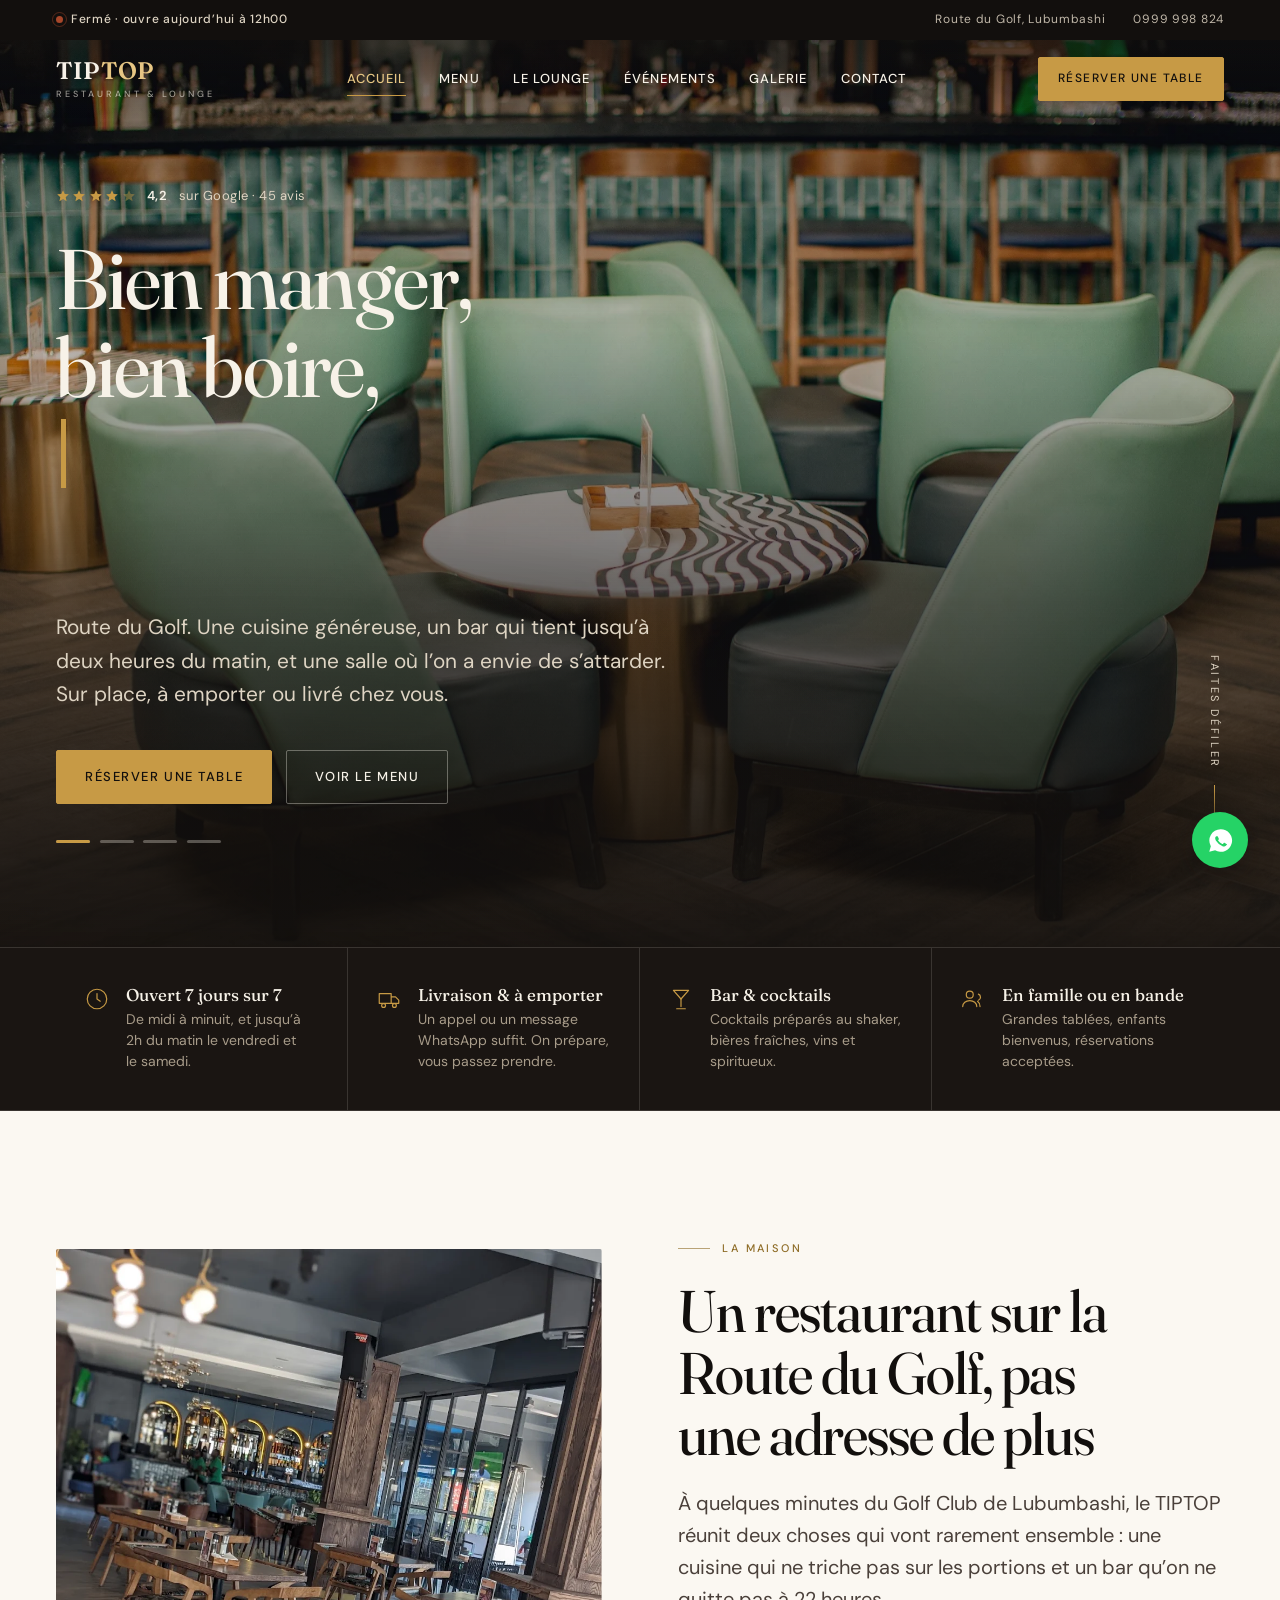
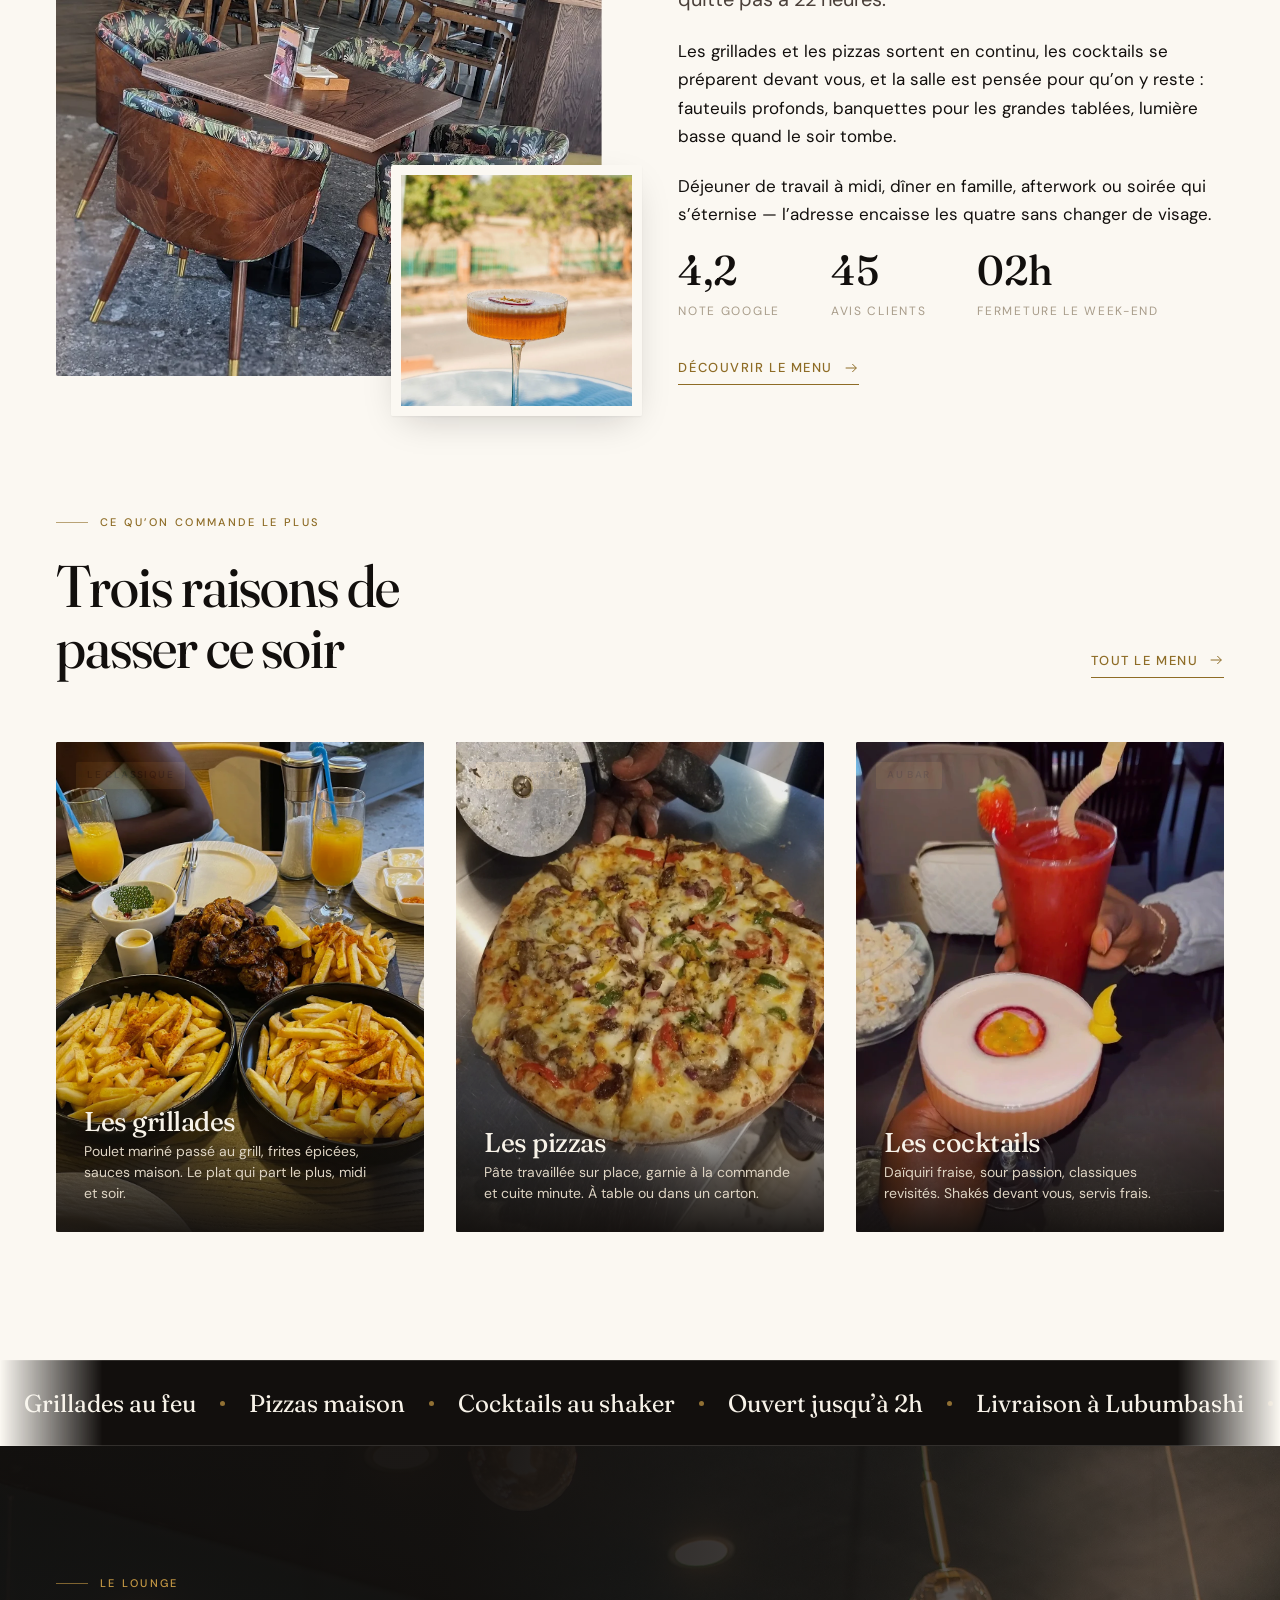
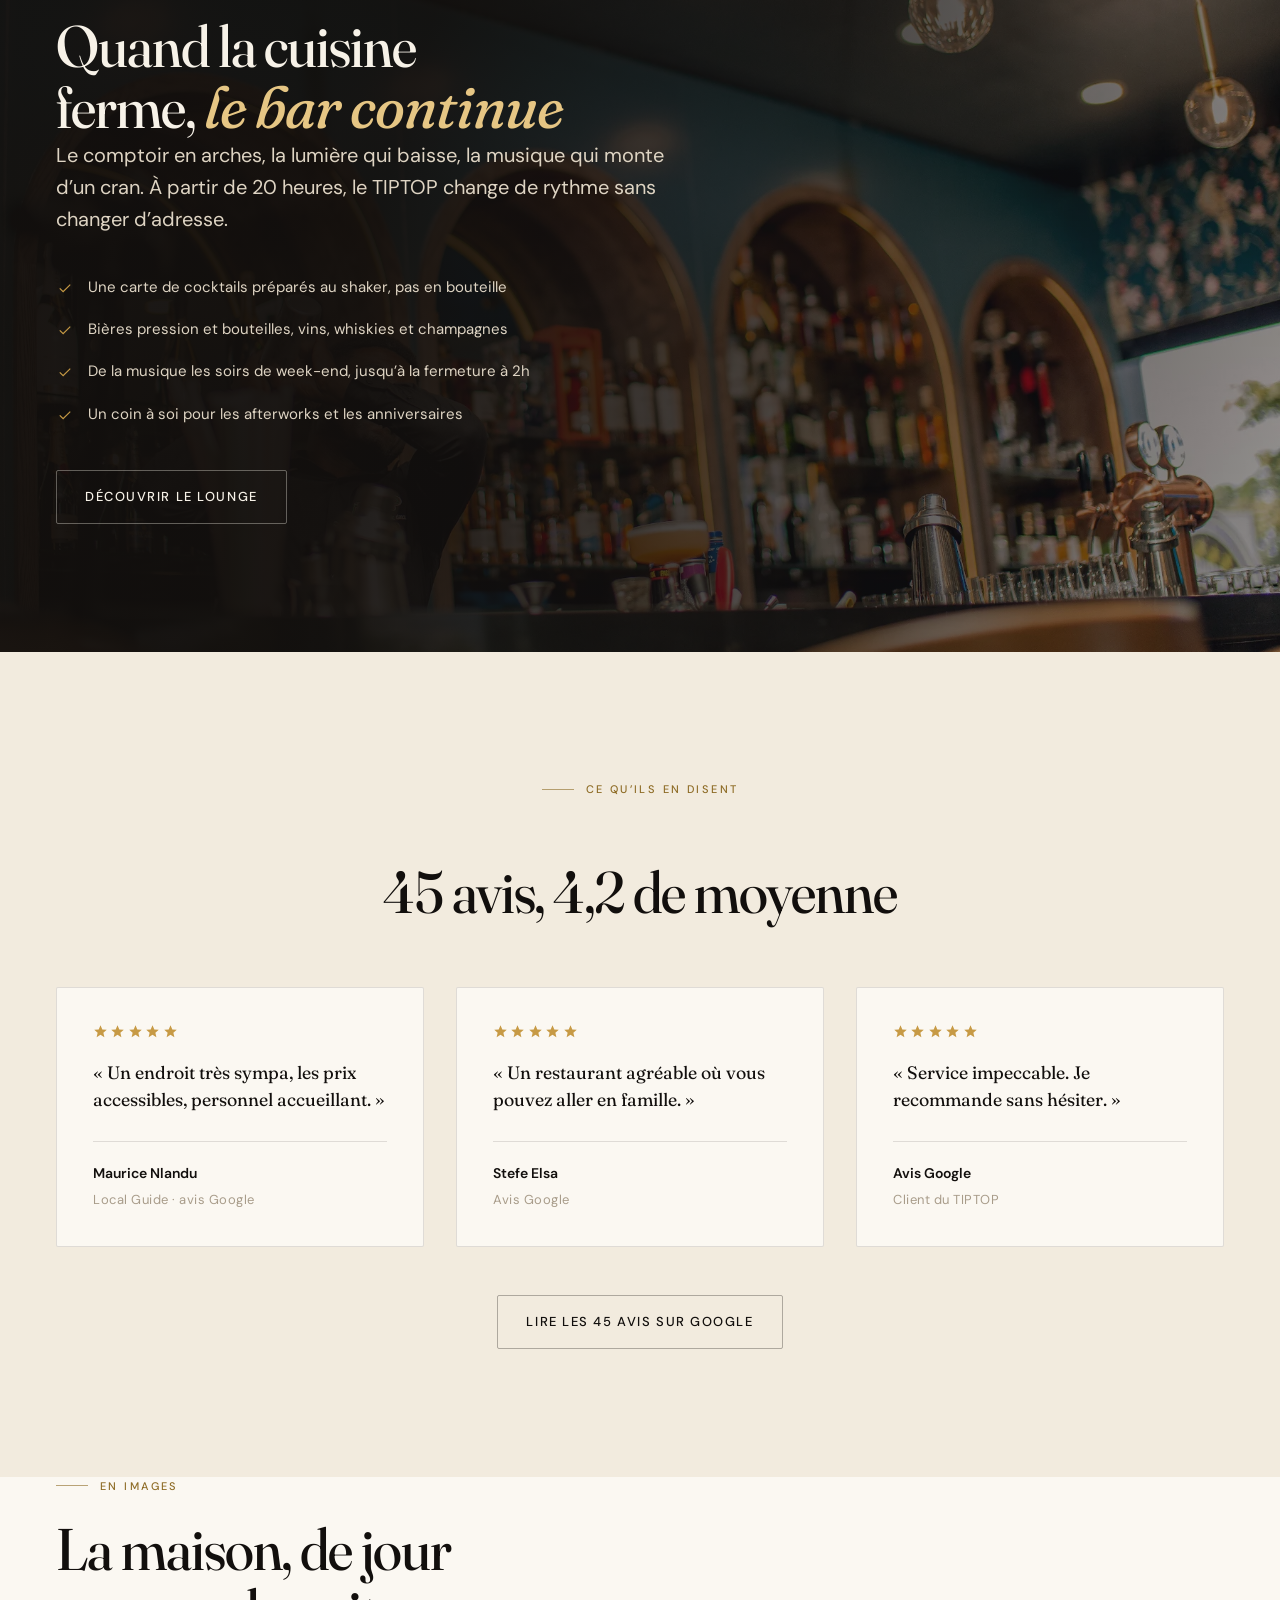
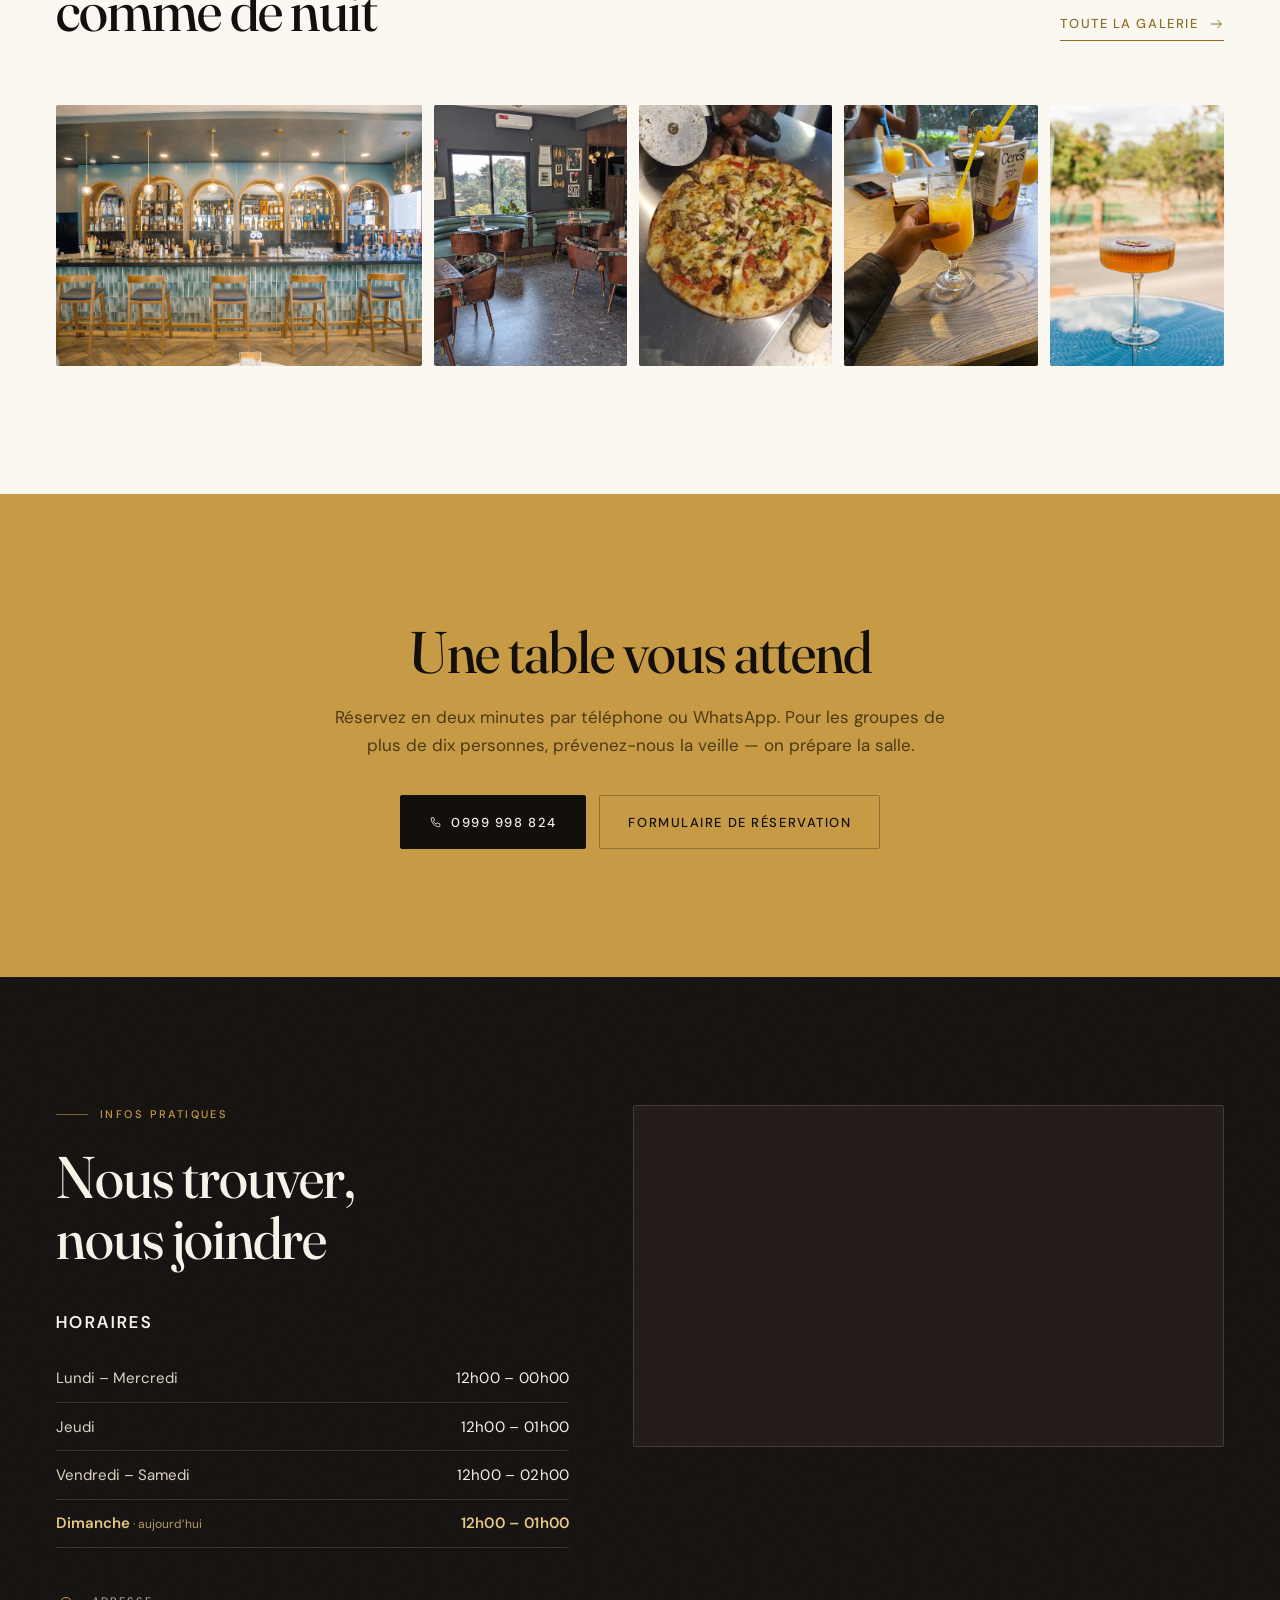
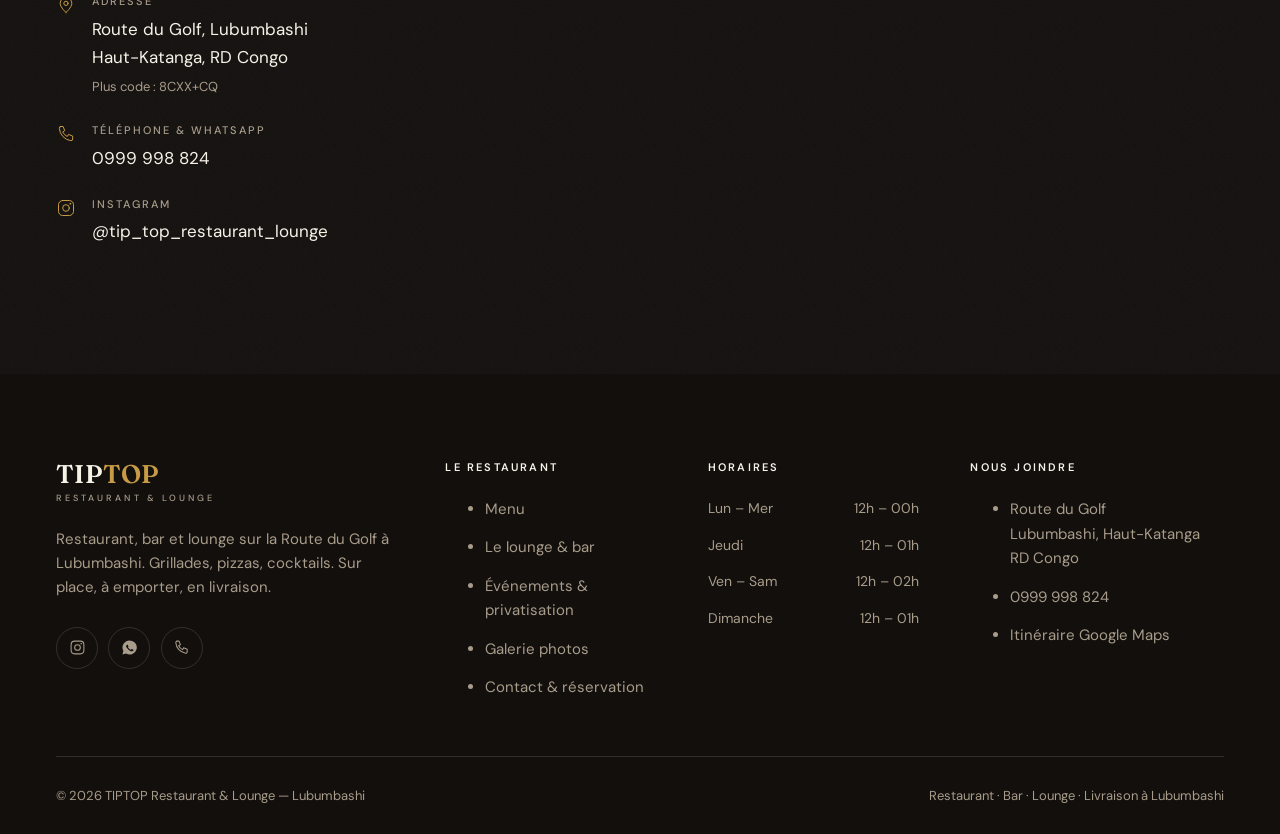
==== index.html @ ab0c1795 "Site de démonstration TIPTOP Restaurant & Lounge Proposition commerciale pour le restaurant TIPTOP, " ====
<!DOCTYPE html>
<html lang="fr">
<head>
<!-- COPIE DE DEMONSTRATION : indexation desactivee. Voir robots.txt. -->
<meta charset="utf-8">
<meta name="viewport" content="width=device-width,initial-scale=1">
<title>TIPTOP Restaurant &amp; Lounge — Restaurant à Lubumbashi, Route du Golf</title>
<meta name="description" content="Restaurant et lounge bar à Lubumbashi, Route du Golf. Grillades, pizzas maison et cocktails, 7j/7 de midi à minuit. Réservation au 0999 998 824.">
<link rel="canonical" href="https://www.tiptoplubumbashi.cd/">
<meta name="robots" content="noindex,nofollow">
<meta name="geo.region" content="CD-HK">
<meta name="geo.placename" content="Lubumbashi">
<meta name="geo.position" content="-11.651495;27.4494089">
<meta name="ICBM" content="-11.651495, 27.4494089">
<meta name="theme-color" content="#120F0D">

<meta property="og:type" content="restaurant">
<meta property="og:locale" content="fr_CD">
<meta property="og:site_name" content="TIPTOP Restaurant &amp; Lounge">
<meta property="og:title" content="TIPTOP Restaurant &amp; Lounge — Restaurant à Lubumbashi">
<meta property="og:description" content="Grillades, pizzas maison et cocktails sur la Route du Golf. Ouvert 7j/7 jusqu’à minuit, 2h le week-end.">
<meta property="og:url" content="https://www.tiptoplubumbashi.cd/">
<meta property="og:image" content="https://www.tiptoplubumbashi.cd/assets/img/salle-restaurant-tiptop-lounge-lubumbashi.jpg">
<meta property="og:image:alt" content="La salle du TIPTOP Restaurant &amp; Lounge à Lubumbashi">
<meta name="twitter:card" content="summary_large_image">

<link rel="icon" href="assets/img/favicon.svg" type="image/svg+xml">
<link rel="apple-touch-icon" href="assets/img/favicon.svg">
<link rel="preconnect" href="https://fonts.googleapis.com">
<link rel="preconnect" href="https://fonts.gstatic.com" crossorigin>
<link rel="preload" as="image" href="assets/img/salle-restaurant-tiptop-lounge-lubumbashi.webp" fetchpriority="high">
<link href="https://fonts.googleapis.com/css2?family=DM+Sans:ital,opsz,wght@0,9..40,300..700;1,9..40,400&family=Fraunces:ital,opsz,wght,SOFT,WONK@0,9..144,300..700,0..100,0..1;1,9..144,300..700,0..100,0..1&display=swap" rel="stylesheet">
<link rel="stylesheet" href="assets/css/style.css">

<script type="application/ld+json">
{
  "@context": "https://schema.org",
  "@graph": [
    {
      "@type": ["Restaurant", "BarOrPub"],
      "@id": "https://www.tiptoplubumbashi.cd/#restaurant",
      "name": "TIPTOP Restaurant & Lounge",
      "alternateName": "Tip Top Lubumbashi",
      "url": "https://www.tiptoplubumbashi.cd/",
      "image": [
        "https://www.tiptoplubumbashi.cd/assets/img/salle-restaurant-tiptop-lounge-lubumbashi.jpg",
        "https://www.tiptoplubumbashi.cd/assets/img/bar-cocktails-tiptop-lubumbashi.jpg",
        "https://www.tiptoplubumbashi.cd/assets/img/grillades-poulet-frites-restaurant-lubumbashi.jpg"
      ],
      "description": "Restaurant et lounge bar à Lubumbashi, sur la Route du Golf. Grillades, pizzas maison, burgers, poissons et cocktails. Service en salle, à emporter et livraison.",
      "telephone": "+243999998824",
      "priceRange": "$$",
      "currenciesAccepted": "USD, CDF",
      "servesCuisine": ["Congolaise", "Grillades", "Pizza", "Internationale"],
      "address": {
        "@type": "PostalAddress",
        "streetAddress": "Route du Golf",
        "addressLocality": "Lubumbashi",
        "addressRegion": "Haut-Katanga",
        "addressCountry": "CD"
      },
      "geo": { "@type": "GeoCoordinates", "latitude": -11.651495, "longitude": 27.4494089 },
      "hasMap": "https://www.google.com/maps/place/TIPTOP+Restaurant+%26+Lounge/@-11.651495,27.4494089,17z",
      "sameAs": ["https://www.instagram.com/tip_top_restaurant_lounge"],
      "menu": "https://www.tiptoplubumbashi.cd/carte.html",
      "acceptsReservations": "https://www.tiptoplubumbashi.cd/contact.html",
      "aggregateRating": {
        "@type": "AggregateRating",
        "ratingValue": "4.2",
        "reviewCount": "45",
        "bestRating": "5",
        "worstRating": "1"
      },
      "openingHoursSpecification": [
        { "@type": "OpeningHoursSpecification", "dayOfWeek": ["Monday","Tuesday","Wednesday"], "opens": "12:00", "closes": "00:00" },
        { "@type": "OpeningHoursSpecification", "dayOfWeek": ["Thursday","Sunday"], "opens": "12:00", "closes": "01:00" },
        { "@type": "OpeningHoursSpecification", "dayOfWeek": ["Friday","Saturday"], "opens": "12:00", "closes": "02:00" }
      ],
      "amenityFeature": [
        { "@type": "LocationFeatureSpecification", "name": "Bar sur place", "value": true },
        { "@type": "LocationFeatureSpecification", "name": "Service à table", "value": true },
        { "@type": "LocationFeatureSpecification", "name": "Convient aux enfants", "value": true },
        { "@type": "LocationFeatureSpecification", "name": "Réservations acceptées", "value": true }
      ],
      "areaServed": { "@type": "City", "name": "Lubumbashi" }
    },
    {
      "@type": "WebSite",
      "@id": "https://www.tiptoplubumbashi.cd/#site",
      "url": "https://www.tiptoplubumbashi.cd/",
      "name": "TIPTOP Restaurant & Lounge",
      "inLanguage": "fr",
      "publisher": { "@id": "https://www.tiptoplubumbashi.cd/#restaurant" }
    }
  ]
}
</script>
</head>
<body>

<a href="#principal" class="sr">Aller au contenu</a>

<!-- Bandeau -->
<div class="annonce">
  <div class="enveloppe annonce__in">
    <span class="annonce__etat" data-etat>
      <span class="pastille"></span>
      <span data-etat-texte>Ouvert aujourd’hui</span>
    </span>
    <span class="annonce__liens">
      <a href="https://maps.app.goo.gl/">Route du Golf, Lubumbashi</a>
      <a href="tel:+243999998824" class="annonce__tel">0999 998 824</a>
    </span>
  </div>
</div>

<!-- En-tête -->
<header class="entete">
  <div class="enveloppe entete__in">
    <a href="index.html" class="marque" aria-label="TIPTOP Restaurant et Lounge, accueil">
      <span class="marque__nom">TIP<span>TOP</span></span>
      <span class="marque__sous">Restaurant &amp; Lounge</span>
    </a>

    <nav class="nav" id="menu-principal" aria-label="Navigation principale">
      <a href="index.html" aria-current="page">Accueil</a>
      <a href="carte.html">Menu</a>
      <a href="lounge.html">Le lounge</a>
      <a href="evenements.html">Événements</a>
      <a href="galerie.html">Galerie</a>
      <a href="contact.html">Contact</a>
      <a href="contact.html#reserver" class="btn btn--or btn--petit">Réserver</a>
    </nav>

    <div class="entete__actions">
      <a href="contact.html#reserver" class="btn btn--or btn--petit">Réserver une table</a>
      <button class="burger" aria-label="Ouvrir le menu" aria-expanded="false" aria-controls="menu-principal"><span></span></button>
    </div>
  </div>
</header>
<div class="voile" hidden></div>

<main id="principal">

  <!-- Héros -->
  <section class="heros">
    <div class="heros__media" data-carrousel>
      <figure class="heros__vue est-active">
        <img src="assets/img/salle-restaurant-tiptop-lounge-lubumbashi.webp"
             alt="Fauteuils vert d’eau et tables en laiton dans la salle du TIPTOP Restaurant &amp; Lounge à Lubumbashi"
             width="1800" height="1200" fetchpriority="high">
      </figure>
      <figure class="heros__vue">
        <img data-src="assets/img/bar-cocktails-tiptop-lubumbashi.webp"
             alt="Barman du TIPTOP préparant un cocktail derrière le comptoir en arches"
             width="1800" height="1200" fetchpriority="low">
      </figure>
      <figure class="heros__vue">
        <img data-src="assets/img/grillades-poulet-frites-restaurant-lubumbashi.webp"
             alt="Table garnie de grillades, de frites et de sauces au TIPTOP Lubumbashi"
             width="1800" height="1350" fetchpriority="low">
      </figure>
      <figure class="heros__vue">
        <img data-src="assets/img/comptoir-bar-tiptop-restaurant-lubumbashi.webp"
             alt="Le comptoir du bar TIPTOP et ses niches éclairées, Route du Golf à Lubumbashi"
             width="1800" height="1200" fetchpriority="low">
      </figure>
    </div>
    <div class="enveloppe heros__in">
      <div class="heros__contenu">
        <p class="note">
          <span class="note__etoiles" aria-hidden="true">
            <svg viewBox="0 0 24 24" fill="currentColor"><path d="m12 17.3-6.2 3.7 1.6-7L2 9.2l7.1-.6L12 2l2.9 6.6 7.1.6-5.4 4.8 1.6 7z"/></svg>
            <svg viewBox="0 0 24 24" fill="currentColor"><path d="m12 17.3-6.2 3.7 1.6-7L2 9.2l7.1-.6L12 2l2.9 6.6 7.1.6-5.4 4.8 1.6 7z"/></svg>
            <svg viewBox="0 0 24 24" fill="currentColor"><path d="m12 17.3-6.2 3.7 1.6-7L2 9.2l7.1-.6L12 2l2.9 6.6 7.1.6-5.4 4.8 1.6 7z"/></svg>
            <svg viewBox="0 0 24 24" fill="currentColor"><path d="m12 17.3-6.2 3.7 1.6-7L2 9.2l7.1-.6L12 2l2.9 6.6 7.1.6-5.4 4.8 1.6 7z"/></svg>
            <svg viewBox="0 0 24 24" fill="currentColor" opacity=".45"><path d="m12 17.3-6.2 3.7 1.6-7L2 9.2l7.1-.6L12 2l2.9 6.6 7.1.6-5.4 4.8 1.6 7z"/></svg>
          </span>
          <strong>4,2</strong> sur Google · 45 avis
        </p>

        <h1>Bien manger, bien boire,<span class="machine" data-machine="à Lubumbashi.|sur la Route du Golf.|jusqu’à 2h du matin.|entre amis."></span></h1>

        <p class="heros__chapeau">
          Route du Golf. Une cuisine généreuse, un bar qui tient jusqu’à deux heures
          du matin, et une salle où l’on a envie de s’attarder. Sur place, à emporter
          ou livré chez vous.
        </p>

        <div class="heros__ctas">
          <a href="contact.html#reserver" class="btn btn--or">Réserver une table</a>
          <a href="carte.html" class="btn btn--fantome-clair">Voir le menu</a>
        </div>

        <div class="heros__points" role="tablist" aria-label="Photos du restaurant"></div>
      </div>
    </div>
    <span class="heros__defile" aria-hidden="true">Faites défiler</span>
  </section>

  <!-- Atouts -->
  <section class="atouts" aria-label="Nos services">
    <div class="enveloppe">
      <div class="atouts__grille">
        <div class="atout">
          <svg viewBox="0 0 24 24" fill="none" stroke="currentColor" stroke-linecap="round" stroke-linejoin="round"><circle cx="12" cy="12" r="9"/><path d="M12 7v5l3 2"/></svg>
          <div>
            <h4>Ouvert 7 jours sur 7</h4>
            <p>De midi à minuit, et jusqu’à 2h du matin le vendredi et le samedi.</p>
          </div>
        </div>
        <div class="atout">
          <svg viewBox="0 0 24 24" fill="none" stroke="currentColor" stroke-linecap="round" stroke-linejoin="round"><path d="M3 7h11v9H3zM14 10h4l3 3v3h-7z"/><circle cx="7" cy="18" r="1.8"/><circle cx="17" cy="18" r="1.8"/></svg>
          <div>
            <h4>Livraison &amp; à emporter</h4>
            <p>Un appel ou un message WhatsApp suffit. On prépare, vous passez prendre.</p>
          </div>
        </div>
        <div class="atout">
          <svg viewBox="0 0 24 24" fill="none" stroke="currentColor" stroke-linecap="round" stroke-linejoin="round"><path d="M5 4h14l-7 8z"/><path d="M12 12v7M8 21h8"/></svg>
          <div>
            <h4>Bar &amp; cocktails</h4>
            <p>Cocktails préparés au shaker, bières fraîches, vins et spiritueux.</p>
          </div>
        </div>
        <div class="atout">
          <svg viewBox="0 0 24 24" fill="none" stroke="currentColor" stroke-linecap="round" stroke-linejoin="round"><circle cx="9" cy="8" r="3.2"/><path d="M2.5 19c0-3.3 2.9-5.5 6.5-5.5s6.5 2.2 6.5 5.5"/><path d="M17 7.5a3 3 0 0 1 0 5.6M18.5 19c0-2.3-.9-3.9-2.3-4.9"/></svg>
          <div>
            <h4>En famille ou en bande</h4>
            <p>Grandes tablées, enfants bienvenus, réservations acceptées.</p>
          </div>
        </div>
      </div>
    </div>
  </section>

  <!-- Présentation -->
  <section class="section">
    <div class="enveloppe presentation__grille">
      <div class="presentation__media reveal">
        <div class="cadre devoile">
          <img src="assets/img/salle-tiptop-route-du-golf-lubumbashi.webp"
               alt="Salle du restaurant TIPTOP sur la Route du Golf à Lubumbashi, tables en bois et bar en arrière-plan"
               width="1012" height="1350" loading="lazy">
        </div>
        <div class="vignette">
          <img src="assets/img/cocktail-signature-passion-tiptop-lubumbashi.webp"
               alt="Cocktail aux fruits de la passion servi au bar du TIPTOP"
               width="900" height="1350" loading="lazy">
        </div>
      </div>

      <div class="presentation__texte reveal" data-delai="1">
        <p class="surtitre">La maison</p>
        <h2>Un restaurant sur la Route&nbsp;du&nbsp;Golf, pas une adresse de plus</h2>
        <p class="chapeau">
          À quelques minutes du Golf Club de Lubumbashi, le TIPTOP réunit deux choses
          qui vont rarement ensemble&nbsp;: une cuisine qui ne triche pas sur les portions
          et un bar qu’on ne quitte pas à 22&nbsp;heures.
        </p>
        <p>
          Les grillades et les pizzas sortent en continu, les cocktails se préparent
          devant vous, et la salle est pensée pour qu’on y reste&nbsp;: fauteuils profonds,
          banquettes pour les grandes tablées, lumière basse quand le soir tombe.
        </p>
        <p>
          Déjeuner de travail à midi, dîner en famille, afterwork ou soirée qui s’éternise
          — l’adresse encaisse les quatre sans changer de visage.
        </p>

        <div class="chiffres">
          <div class="chiffre"><strong data-compteur="4,2">4,2</strong><span>Note Google</span></div>
          <div class="chiffre"><strong data-compteur="45">45</strong><span>Avis clients</span></div>
          <div class="chiffre"><strong data-compteur="2" data-suffixe="h">02h</strong><span>Fermeture le week-end</span></div>
        </div>

        <a href="carte.html" class="lien-fleche">
          Découvrir le menu
          <svg viewBox="0 0 24 24" fill="none" stroke="currentColor" stroke-width="1.5" width="16" height="16"><path d="M4 12h16m-6-6 6 6-6 6"/></svg>
        </a>
      </div>
    </div>
  </section>

  <!-- Spécialités -->
  <section class="section" style="padding-top:0">
    <div class="enveloppe">
      <div class="tete reveal">
        <div class="tete__gauche">
          <p class="surtitre">Ce qu’on commande le plus</p>
          <h2>Trois raisons de passer ce soir</h2>
        </div>
        <a href="carte.html" class="lien-fleche">
          Tout le menu
          <svg viewBox="0 0 24 24" fill="none" stroke="currentColor" stroke-width="1.5" width="16" height="16"><path d="M4 12h16m-6-6 6 6-6 6"/></svg>
        </a>
      </div>

      <div class="plats cascade">
        <a href="carte.html#grillades" class="plat">
          <span class="plat__etiq">Le classique</span>
          <img src="assets/img/grillades-poulet-frites-restaurant-lubumbashi.webp"
               alt="Ailes de poulet grillées, frites épicées et sauces maison servies au TIPTOP à Lubumbashi"
               width="1800" height="1350" loading="lazy">
          <div class="plat__texte">
            <h3>Les grillades</h3>
            <p>Poulet mariné passé au grill, frites épicées, sauces maison. Le plat qui part le plus, midi et soir.</p>
          </div>
        </a>

        <a href="carte.html#pizzas" class="plat" data-delai="1">
          <span class="plat__etiq">Fait maison</span>
          <img src="assets/img/pizza-maison-tiptop-lubumbashi.webp"
               alt="Pizza garnie préparée à la commande au restaurant TIPTOP Lubumbashi"
               width="1012" height="1350" loading="lazy">
          <div class="plat__texte">
            <h3>Les pizzas</h3>
            <p>Pâte travaillée sur place, garnie à la commande et cuite minute. À table ou dans un carton.</p>
          </div>
        </a>

        <a href="lounge.html" class="plat" data-delai="2">
          <span class="plat__etiq">Au bar</span>
          <img src="assets/img/cocktails-tiptop-lounge-lubumbashi.webp"
               alt="Cocktails fraise et fruit de la passion servis au lounge du TIPTOP Lubumbashi"
               width="720" height="1280" loading="lazy">
          <div class="plat__texte">
            <h3>Les cocktails</h3>
            <p>Daïquiri fraise, sour passion, classiques revisités. Shakés devant vous, servis frais.</p>
          </div>
        </a>
      </div>
    </div>
  </section>

  <!-- Bandeau défilant -->
  <div class="ruban" aria-hidden="true">
    <div class="ruban__piste">
      <div class="ruban__groupe">
        <span>Grillades au feu</span><i></i>
        <span>Pizzas maison</span><i></i>
        <span>Cocktails au shaker</span><i></i>
        <span>Ouvert jusqu’à 2h</span><i></i>
        <span>Livraison à Lubumbashi</span><i></i>
        <span>Route du Golf</span><i></i>
      </div>
      <div class="ruban__groupe">
        <span>Grillades au feu</span><i></i>
        <span>Pizzas maison</span><i></i>
        <span>Cocktails au shaker</span><i></i>
        <span>Ouvert jusqu’à 2h</span><i></i>
        <span>Livraison à Lubumbashi</span><i></i>
        <span>Route du Golf</span><i></i>
      </div>
    </div>
  </div>

  <!-- Lounge -->
  <section class="lounge section">
    <div class="lounge__media">
      <img src="assets/img/bar-cocktails-tiptop-lubumbashi.webp"
           alt="Barman préparant un cocktail derrière le comptoir en arches du TIPTOP Lounge à Lubumbashi"
           width="1800" height="1200" loading="lazy">
    </div>
    <div class="enveloppe">
      <div class="lounge__contenu reveal">
        <p class="surtitre surtitre--clair">Le lounge</p>
        <h2>Quand la cuisine ferme, <em>le bar continue</em></h2>
        <p class="chapeau">
          Le comptoir en arches, la lumière qui baisse, la musique qui monte d’un cran.
          À partir de 20&nbsp;heures, le TIPTOP change de rythme sans changer d’adresse.
        </p>
        <ul class="lounge__liste">
          <li>
            <svg viewBox="0 0 24 24" fill="none" stroke="currentColor" stroke-width="1.6"><path d="m5 12.5 4.5 4.5L19 7.5"/></svg>
            <span>Une carte de cocktails préparés au shaker, pas en bouteille</span>
          </li>
          <li>
            <svg viewBox="0 0 24 24" fill="none" stroke="currentColor" stroke-width="1.6"><path d="m5 12.5 4.5 4.5L19 7.5"/></svg>
            <span>Bières pression et bouteilles, vins, whiskies et champagnes</span>
          </li>
          <li>
            <svg viewBox="0 0 24 24" fill="none" stroke="currentColor" stroke-width="1.6"><path d="m5 12.5 4.5 4.5L19 7.5"/></svg>
            <span>De la musique les soirs de week-end, jusqu’à la fermeture à 2h</span>
          </li>
          <li>
            <svg viewBox="0 0 24 24" fill="none" stroke="currentColor" stroke-width="1.6"><path d="m5 12.5 4.5 4.5L19 7.5"/></svg>
            <span>Un coin à soi pour les afterworks et les anniversaires</span>
          </li>
        </ul>
        <a href="lounge.html" class="btn btn--fantome-clair">Découvrir le lounge</a>
      </div>
    </div>
  </section>

  <!-- Avis -->
  <section class="section avis">
    <div class="enveloppe">
      <div class="tete reveal" style="justify-content:center;text-align:center;flex-direction:column;align-items:center">
        <p class="surtitre surtitre--centre">Ce qu’ils en disent</p>
        <h2>45 avis, 4,2 de moyenne</h2>
      </div>

      <div class="avis__grille cascade">
        <figure class="carte-avis">
          <div class="carte-avis__etoiles" aria-label="5 étoiles sur 5">
            <svg viewBox="0 0 24 24" fill="currentColor"><path d="m12 17.3-6.2 3.7 1.6-7L2 9.2l7.1-.6L12 2l2.9 6.6 7.1.6-5.4 4.8 1.6 7z"/></svg>
            <svg viewBox="0 0 24 24" fill="currentColor"><path d="m12 17.3-6.2 3.7 1.6-7L2 9.2l7.1-.6L12 2l2.9 6.6 7.1.6-5.4 4.8 1.6 7z"/></svg>
            <svg viewBox="0 0 24 24" fill="currentColor"><path d="m12 17.3-6.2 3.7 1.6-7L2 9.2l7.1-.6L12 2l2.9 6.6 7.1.6-5.4 4.8 1.6 7z"/></svg>
            <svg viewBox="0 0 24 24" fill="currentColor"><path d="m12 17.3-6.2 3.7 1.6-7L2 9.2l7.1-.6L12 2l2.9 6.6 7.1.6-5.4 4.8 1.6 7z"/></svg>
            <svg viewBox="0 0 24 24" fill="currentColor"><path d="m12 17.3-6.2 3.7 1.6-7L2 9.2l7.1-.6L12 2l2.9 6.6 7.1.6-5.4 4.8 1.6 7z"/></svg>
          </div>
          <blockquote>« Un endroit très sympa, les prix accessibles, personnel accueillant. »</blockquote>
          <figcaption><strong>Maurice Nlandu</strong>Local Guide · avis Google</figcaption>
        </figure>

        <figure class="carte-avis" data-delai="1">
          <div class="carte-avis__etoiles" aria-label="5 étoiles sur 5">
            <svg viewBox="0 0 24 24" fill="currentColor"><path d="m12 17.3-6.2 3.7 1.6-7L2 9.2l7.1-.6L12 2l2.9 6.6 7.1.6-5.4 4.8 1.6 7z"/></svg>
            <svg viewBox="0 0 24 24" fill="currentColor"><path d="m12 17.3-6.2 3.7 1.6-7L2 9.2l7.1-.6L12 2l2.9 6.6 7.1.6-5.4 4.8 1.6 7z"/></svg>
            <svg viewBox="0 0 24 24" fill="currentColor"><path d="m12 17.3-6.2 3.7 1.6-7L2 9.2l7.1-.6L12 2l2.9 6.6 7.1.6-5.4 4.8 1.6 7z"/></svg>
            <svg viewBox="0 0 24 24" fill="currentColor"><path d="m12 17.3-6.2 3.7 1.6-7L2 9.2l7.1-.6L12 2l2.9 6.6 7.1.6-5.4 4.8 1.6 7z"/></svg>
            <svg viewBox="0 0 24 24" fill="currentColor"><path d="m12 17.3-6.2 3.7 1.6-7L2 9.2l7.1-.6L12 2l2.9 6.6 7.1.6-5.4 4.8 1.6 7z"/></svg>
          </div>
          <blockquote>« Un restaurant agréable où vous pouvez aller en famille. »</blockquote>
          <figcaption><strong>Stefe Elsa</strong>Avis Google</figcaption>
        </figure>

        <figure class="carte-avis" data-delai="2">
          <div class="carte-avis__etoiles" aria-label="5 étoiles sur 5">
            <svg viewBox="0 0 24 24" fill="currentColor"><path d="m12 17.3-6.2 3.7 1.6-7L2 9.2l7.1-.6L12 2l2.9 6.6 7.1.6-5.4 4.8 1.6 7z"/></svg>
            <svg viewBox="0 0 24 24" fill="currentColor"><path d="m12 17.3-6.2 3.7 1.6-7L2 9.2l7.1-.6L12 2l2.9 6.6 7.1.6-5.4 4.8 1.6 7z"/></svg>
            <svg viewBox="0 0 24 24" fill="currentColor"><path d="m12 17.3-6.2 3.7 1.6-7L2 9.2l7.1-.6L12 2l2.9 6.6 7.1.6-5.4 4.8 1.6 7z"/></svg>
            <svg viewBox="0 0 24 24" fill="currentColor"><path d="m12 17.3-6.2 3.7 1.6-7L2 9.2l7.1-.6L12 2l2.9 6.6 7.1.6-5.4 4.8 1.6 7z"/></svg>
            <svg viewBox="0 0 24 24" fill="currentColor"><path d="m12 17.3-6.2 3.7 1.6-7L2 9.2l7.1-.6L12 2l2.9 6.6 7.1.6-5.4 4.8 1.6 7z"/></svg>
          </div>
          <blockquote>« Service impeccable. Je recommande sans hésiter. »</blockquote>
          <figcaption><strong>Avis Google</strong>Client du TIPTOP</figcaption>
        </figure>
      </div>

      <div class="avis__pied reveal">
        <a href="https://www.google.com/maps/place/TIPTOP+Restaurant+%26+Lounge/@-11.651495,27.4494089,17z" class="btn btn--fantome" target="_blank" rel="noopener">
          Lire les 45 avis sur Google
        </a>
      </div>
    </div>
  </section>

  <!-- Galerie aperçu -->
  <section class="section" style="padding-top:0">
    <div class="enveloppe">
      <div class="tete reveal">
        <div class="tete__gauche">
          <p class="surtitre">En images</p>
          <h2>La maison, de jour comme de nuit</h2>
        </div>
        <a href="galerie.html" class="lien-fleche">
          Toute la galerie
          <svg viewBox="0 0 24 24" fill="none" stroke="currentColor" stroke-width="1.5" width="16" height="16"><path d="M4 12h16m-6-6 6 6-6 6"/></svg>
        </a>
      </div>

      <div class="mosaique cascade">
        <a href="galerie.html" style="--ar:1.5">
          <img src="assets/img/comptoir-bar-tiptop-restaurant-lubumbashi.webp" alt="Le comptoir du bar TIPTOP à Lubumbashi avec ses niches éclairées" width="1800" height="1200" loading="lazy">
        </a>
        <a href="galerie.html" style="--ar:.75">
          <img src="assets/img/banquettes-restaurant-tiptop-lubumbashi.webp" alt="Banquettes vertes et vue sur les palmiers depuis la salle du TIPTOP" width="1012" height="1350" loading="lazy">
        </a>
        <a href="galerie.html" style="--ar:.75">
          <img src="assets/img/pizza-maison-tiptop-lubumbashi.webp" alt="Pizza maison cuite à la commande au TIPTOP Lubumbashi" width="1012" height="1350" loading="lazy">
        </a>
        <a href="galerie.html" style="--ar:.75">
          <img src="assets/img/jus-naturel-tiptop-lubumbashi.webp" alt="Jus de fruits frais servi au TIPTOP Lubumbashi" width="1012" height="1350" loading="lazy">
        </a>
        <a href="galerie.html" style="--ar:.667">
          <img src="assets/img/cocktail-signature-passion-tiptop-lubumbashi.webp" alt="Cocktail signature au fruit de la passion du TIPTOP Lounge" width="900" height="1350" loading="lazy">
        </a>
      </div>
    </div>
  </section>

  <!-- Bande réservation -->
  <section class="bande section">
    <div class="enveloppe">
      <h2 class="reveal">Une table vous attend</h2>
      <p class="reveal">
        Réservez en deux minutes par téléphone ou WhatsApp. Pour les groupes de plus
        de dix personnes, prévenez-nous la veille — on prépare la salle.
      </p>
      <div class="bande__ctas reveal">
        <a href="tel:+243999998824" class="btn">
          <svg viewBox="0 0 24 24" fill="none" stroke="currentColor" stroke-width="1.5"><path d="M5 3h3.5l2 5-2.5 1.5a12 12 0 0 0 5.5 5.5L15 12.5l5 2V18a2 2 0 0 1-2.2 2A16 16 0 0 1 4 5.2 2 2 0 0 1 6 3"/></svg>
          0999 998 824
        </a>
        <a href="contact.html#reserver" class="btn btn--fantome">Formulaire de réservation</a>
      </div>
    </div>
  </section>

  <!-- Infos pratiques -->
  <section class="section sombre" id="infos">
    <div class="enveloppe infos__grille">
      <div class="reveal">
        <p class="surtitre surtitre--clair">Infos pratiques</p>
        <h2>Nous trouver, nous joindre</h2>

        <div class="infos__bloc">
          <h3 style="font-size:1.0625rem;letter-spacing:.14em;text-transform:uppercase;font-family:var(--texte);font-weight:600">Horaires</h3>
          <table class="horaires horaires--serre">
            <tbody>
              <tr data-jour="1 2 3"><th scope="row">Lundi – mercredi</th><td>12h00 – 00h00</td></tr>
              <tr data-jour="4"><th scope="row">Jeudi</th><td>12h00 – 01h00</td></tr>
              <tr data-jour="5 6"><th scope="row">Vendredi – samedi</th><td>12h00 – 02h00</td></tr>
              <tr data-jour="0"><th scope="row">Dimanche</th><td>12h00 – 01h00</td></tr>
            </tbody>
          </table>
        </div>

        <div class="infos__bloc">
          <ul class="coord">
            <li>
              <svg viewBox="0 0 24 24" fill="none" stroke="currentColor" stroke-linecap="round" stroke-linejoin="round"><path d="M12 21s7-6.2 7-11a7 7 0 1 0-14 0c0 4.8 7 11 7 11Z"/><circle cx="12" cy="10" r="2.6"/></svg>
              <div>
                <strong>Adresse</strong>
                Route du Golf, Lubumbashi<br>Haut-Katanga, RD Congo<br>
                <span style="font-size:.8125rem;color:var(--creme-3)">Plus code&nbsp;: 8CXX+CQ</span>
              </div>
            </li>
            <li>
              <svg viewBox="0 0 24 24" fill="none" stroke="currentColor" stroke-linecap="round" stroke-linejoin="round"><path d="M5 3h3.5l2 5-2.5 1.5a12 12 0 0 0 5.5 5.5L15 12.5l5 2V18a2 2 0 0 1-2.2 2A16 16 0 0 1 4 5.2 2 2 0 0 1 6 3"/></svg>
              <div>
                <strong>Téléphone &amp; WhatsApp</strong>
                <a href="tel:+243999998824">0999 998 824</a>
              </div>
            </li>
            <li>
              <svg viewBox="0 0 24 24" fill="none" stroke="currentColor" stroke-linecap="round" stroke-linejoin="round"><rect x="3" y="3" width="18" height="18" rx="5"/><circle cx="12" cy="12" r="4"/><circle cx="17.2" cy="6.8" r="1.1" fill="currentColor" stroke="none"/></svg>
              <div>
                <strong>Instagram</strong>
                <a href="https://www.instagram.com/tip_top_restaurant_lounge" target="_blank" rel="noopener">@tip_top_restaurant_lounge</a>
              </div>
            </li>
          </ul>
        </div>
      </div>

      <div class="carte-geo reveal" data-delai="1">
        <iframe
          src="https://www.google.com/maps?q=-11.651495,27.4494089&amp;hl=fr&amp;z=17&amp;output=embed"
          title="Emplacement du TIPTOP Restaurant & Lounge sur la Route du Golf à Lubumbashi"
          loading="lazy" referrerpolicy="no-referrer-when-downgrade"></iframe>
      </div>
    </div>
  </section>

</main>

<!-- Pied de page -->
<footer class="pied">
  <div class="enveloppe">
    <div class="pied__grille">
      <div class="pied__a-propos">
        <span class="marque">
          <span class="marque__nom">TIP<span style="color:var(--or)">TOP</span></span>
          <span class="marque__sous">Restaurant &amp; Lounge</span>
        </span>
        <p>
          Restaurant, bar et lounge sur la Route du Golf à Lubumbashi.
          Grillades, pizzas, cocktails. Sur place, à emporter, en livraison.
        </p>
        <div class="reseaux">
          <a href="https://www.instagram.com/tip_top_restaurant_lounge" target="_blank" rel="noopener" aria-label="Instagram">
            <svg viewBox="0 0 24 24" fill="none" stroke="currentColor" stroke-width="1.5"><rect x="3" y="3" width="18" height="18" rx="5"/><circle cx="12" cy="12" r="4"/><circle cx="17.2" cy="6.8" r="1.1" fill="currentColor" stroke="none"/></svg>
          </a>
          <a href="https://wa.me/243999998824" target="_blank" rel="noopener" aria-label="WhatsApp">
            <svg viewBox="0 0 24 24" fill="currentColor"><path d="M12 2a10 10 0 0 0-8.6 15L2 22l5.2-1.4A10 10 0 1 0 12 2Zm5.3 14.1c-.2.6-1.3 1.2-1.8 1.2-.5.1-1 .1-1.7-.1a12 12 0 0 1-5.6-4.7c-.4-.6-.9-1.5-.9-2.4s.5-1.4.7-1.6c.2-.2.4-.3.6-.3h.5c.2 0 .4 0 .6.4l.8 1.9c.1.2 0 .4-.1.5l-.4.5c-.1.2-.3.3-.1.6a9 9 0 0 0 3.6 3c.3.2.5.1.6 0l.8-.9c.2-.2.4-.2.6-.1l1.8.9c.2.1.4.2.4.3v.8Z"/></svg>
          </a>
          <a href="tel:+243999998824" aria-label="Téléphone">
            <svg viewBox="0 0 24 24" fill="none" stroke="currentColor" stroke-width="1.5" stroke-linecap="round" stroke-linejoin="round"><path d="M5 3h3.5l2 5-2.5 1.5a12 12 0 0 0 5.5 5.5L15 12.5l5 2V18a2 2 0 0 1-2.2 2A16 16 0 0 1 4 5.2 2 2 0 0 1 6 3"/></svg>
          </a>
        </div>
      </div>

      <div>
        <h4>Le restaurant</h4>
        <ul>
          <li><a href="carte.html">Menu</a></li>
          <li><a href="lounge.html">Le lounge &amp; bar</a></li>
          <li><a href="evenements.html">Événements &amp; privatisation</a></li>
          <li><a href="galerie.html">Galerie photos</a></li>
          <li><a href="contact.html">Contact &amp; réservation</a></li>
        </ul>
      </div>

      <div>
        <h4>Horaires</h4>
        <ul class="pied__horaires">
          <li><span>Lun – Mer</span><span>12h – 00h</span></li>
          <li><span>Jeudi</span><span>12h – 01h</span></li>
          <li><span>Ven – Sam</span><span>12h – 02h</span></li>
          <li><span>Dimanche</span><span>12h – 01h</span></li>
        </ul>
      </div>

      <div>
        <h4>Nous joindre</h4>
        <ul>
          <li>Route du Golf<br>Lubumbashi, Haut-Katanga<br>RD Congo</li>
          <li><a href="tel:+243999998824">0999 998 824</a></li>
          <li><a href="https://www.google.com/maps/place/TIPTOP+Restaurant+%26+Lounge/@-11.651495,27.4494089,17z" target="_blank" rel="noopener">Itinéraire Google Maps</a></li>
        </ul>
      </div>
    </div>

    <div class="pied__bas">
      <span>© <span data-annee>2026</span> TIPTOP Restaurant &amp; Lounge — Lubumbashi</span>
      <span>Restaurant · Bar · Lounge · Livraison à Lubumbashi</span>
    </div>
  </div>
</footer>

<a href="https://wa.me/243999998824" class="flottant" target="_blank" rel="noopener" aria-label="Nous écrire sur WhatsApp">
  <svg viewBox="0 0 24 24" fill="currentColor"><path d="M12 2a10 10 0 0 0-8.6 15L2 22l5.2-1.4A10 10 0 1 0 12 2Zm5.3 14.1c-.2.6-1.3 1.2-1.8 1.2-.5.1-1 .1-1.7-.1a12 12 0 0 1-5.6-4.7c-.4-.6-.9-1.5-.9-2.4s.5-1.4.7-1.6c.2-.2.4-.3.6-.3h.5c.2 0 .4 0 .6.4l.8 1.9c.1.2 0 .4-.1.5l-.4.5c-.1.2-.3.3-.1.6a9 9 0 0 0 3.6 3c.3.2.5.1.6 0l.8-.9c.2-.2.4-.2.6-.1l1.8.9c.2.1.4.2.4.3v.8Z"/></svg>
</a>

<script src="assets/js/main.js" defer></script>
</body>
</html>
---- assets/css/style.css ----
/* ==========================================================================
   TIPTOP Restaurant & Lounge — Lubumbashi
   Feuille de style principale
   ========================================================================== */

/* --- 1. Reset ------------------------------------------------------------ */
*,*::before,*::after{box-sizing:border-box}
html{-webkit-text-size-adjust:100%;scroll-behavior:smooth;overflow-x:clip}
@media (prefers-reduced-motion:reduce){html{scroll-behavior:auto}
  *,*::before,*::after{animation-duration:.01ms!important;transition-duration:.01ms!important}}
body,h1,h2,h3,h4,p,figure,blockquote,dl,dd,ul,ol{margin:0}
ul[class],ol[class]{list-style:none;padding:0}
/* `height:auto` est indispensable : sans lui, l'attribut height="1350" du
   HTML impose sa hauteur et l'`aspect-ratio` des règles plus bas est ignoré.
   Les images s'affichaient alors à leur hauteur d'origine. */
img,picture,svg{max-width:100%;height:auto;display:block}
input,button,textarea,select{font:inherit;color:inherit}
button{background:none;border:0;cursor:pointer}
a{text-decoration:none;color:inherit}
table{border-collapse:collapse;width:100%}

/* --- 2. Jetons de design ------------------------------------------------- */
:root{
  --noir:#120F0D;
  --noir-2:#1A1512;
  --noir-3:#241D19;
  --creme:#F7F2E8;
  --creme-2:#DED4C3;
  --creme-3:#A89C8A;
  --or:#C79A45;
  --or-clair:#E6C684;
  --or-sombre:#8E6C26;
  --brique:#A8472A;
  --vert:#4E7A4A;

  --papier:#FBF8F2;
  --papier-2:#F2EBDE;
  --trait:rgba(18,15,13,.12);
  --trait-clair:rgba(247,242,232,.14);

  --display:"Fraunces",ui-serif,Georgia,"Times New Roman",serif;
  --texte:"DM Sans",-apple-system,BlinkMacSystemFont,"Segoe UI",Roboto,sans-serif;

  --h-entete:79px;            /* 78px de contenu + 1px de filet */
  --gouttiere:clamp(1.25rem,5vw,3.5rem);
  --max:1280px;
  --section-y:clamp(4.5rem,10vw,9rem);

  --r:2px;
  --ombre:0 1px 2px rgba(18,15,13,.05),0 12px 36px -12px rgba(18,15,13,.22);
  --t:420ms cubic-bezier(.2,.7,.3,1);
}

/* --- 3. Base ------------------------------------------------------------- */
body{
  font-family:var(--texte);
  font-size:clamp(1rem,.96rem + .2vw,1.0625rem);
  line-height:1.65;
  color:var(--noir);
  background:var(--papier);
  /* `clip` et non `hidden` : `hidden` ferait du body un conteneur de
     défilement et casserait le `position:sticky` de l'en-tête. */
  overflow-x:clip;
}
body.nav-ouverte{overflow:hidden}

h1,h2,h3,h4,.display{
  font-family:var(--display);
  font-weight:450;
  font-variation-settings:"SOFT" 18,"WONK" 1,"opsz" 110;
  line-height:1.04;
  letter-spacing:-.018em;
  text-wrap:balance;
}
h1{font-size:clamp(2.6rem,1.6rem + 4.6vw,5.4rem)}
h2{font-size:clamp(2rem,1.35rem + 2.9vw,3.7rem)}
h3{font-size:clamp(1.3rem,1.15rem + .7vw,1.7rem);font-variation-settings:"SOFT" 18,"WONK" 0,"opsz" 40}
h4{font-size:1.0625rem;font-variation-settings:"SOFT" 10,"WONK" 0,"opsz" 24}
p{text-wrap:pretty}
em{font-style:italic;font-variation-settings:"SOFT" 40,"WONK" 1}

::selection{background:var(--or);color:var(--noir)}
:focus-visible{outline:2px solid var(--or);outline-offset:3px}

/* --- 4. Utilitaires ------------------------------------------------------ */
.enveloppe{width:100%;max-width:var(--max);margin-inline:auto;padding-inline:var(--gouttiere)}
.enveloppe--etroite{max-width:980px}
.section{padding-block:var(--section-y)}
.sr{position:absolute;width:1px;height:1px;padding:0;margin:-1px;overflow:hidden;clip:rect(0,0,0,0);white-space:nowrap;border:0}

.surtitre{
  display:flex;align-items:center;gap:.75rem;
  font-size:.6875rem;font-weight:500;letter-spacing:.22em;text-transform:uppercase;
  color:var(--or-sombre);margin-bottom:1.5rem;
}
.surtitre::before{content:"";width:2rem;height:1px;background:currentColor;opacity:.6;flex:none}
.surtitre--clair{color:var(--or)}
.surtitre--centre{justify-content:center}

.chapeau{
  font-size:clamp(1.0625rem,1rem + .35vw,1.25rem);
  line-height:1.6;color:#4A403A;max-width:58ch;
}
.sombre .chapeau,.heros-page .chapeau,.lounge .chapeau{color:var(--creme-2)}

.plume{color:var(--or);font-variation-settings:"SOFT" 40,"WONK" 1;font-style:italic}

.sombre{background:var(--noir);color:var(--creme);position:relative;isolation:isolate}
.sombre::after{
  content:"";position:absolute;inset:0;z-index:-1;pointer-events:none;
  background-image:url("data:image/svg+xml,%3Csvg xmlns='http://www.w3.org/2000/svg' width='160' height='160'%3E%3Cfilter id='n'%3E%3CfeTurbulence type='fractalNoise' baseFrequency='.85' numOctaves='3'/%3E%3C/filter%3E%3Crect width='160' height='160' filter='url(%23n)' opacity='.05'/%3E%3C/svg%3E");
}
.sombre h2,.sombre h3,.sombre h4{color:var(--creme)}

/* --- 5. Boutons ---------------------------------------------------------- */
.btn{
  --bg:var(--noir);--fg:var(--creme);--bd:var(--noir);
  display:inline-flex;align-items:center;justify-content:center;gap:.6rem;
  padding:.95rem 1.75rem;border:1px solid var(--bd);background:var(--bg);color:var(--fg);
  font-size:.8125rem;font-weight:500;letter-spacing:.12em;text-transform:uppercase;
  border-radius:var(--r);
  transition:background var(--t),color var(--t),border-color var(--t),transform 180ms ease;
}
.btn:hover{transform:translateY(-2px)}
.btn:active{transform:translateY(0)}
.btn svg{width:1em;height:1em;flex:none}

.btn--or{--bg:var(--or);--fg:var(--noir);--bd:var(--or)}
.btn--or:hover{--bg:var(--or-clair);--bd:var(--or-clair)}
.btn--fantome{--bg:transparent;--fg:var(--noir);--bd:rgba(18,15,13,.3)}
.btn--fantome:hover{--bg:var(--noir);--fg:var(--creme);--bd:var(--noir)}
.btn--fantome-clair{--bg:transparent;--fg:var(--creme);--bd:rgba(247,242,232,.35)}
.btn--fantome-clair:hover{--bg:var(--creme);--fg:var(--noir);--bd:var(--creme)}
.btn--petit{padding:.7rem 1.2rem;font-size:.75rem}

.lien-fleche{
  display:inline-flex;align-items:center;gap:.6rem;
  font-size:.8125rem;font-weight:500;letter-spacing:.12em;text-transform:uppercase;
  color:var(--or-sombre);padding-bottom:.35rem;border-bottom:1px solid currentColor;
  transition:gap 240ms ease,color var(--t);
}
.lien-fleche:hover{gap:1rem}
.sombre .lien-fleche,.lounge .lien-fleche{color:var(--or)}

/* --- 6. Bandeau annonce -------------------------------------------------- */
.annonce{background:var(--noir);color:var(--creme-2);font-size:.75rem;letter-spacing:.06em}
.annonce__in{display:flex;align-items:center;justify-content:space-between;gap:1.5rem;min-height:40px;padding-block:.5rem}
.annonce__etat{display:inline-flex;align-items:center;gap:.5rem;font-weight:500}
.pastille{width:7px;height:7px;border-radius:50%;background:var(--vert);flex:none;position:relative}
.pastille::after{content:"";position:absolute;inset:-4px;border-radius:50%;border:1px solid currentColor;color:var(--vert);opacity:.45;animation:pulse 2.6s ease-out infinite}
.pastille--ferme{background:var(--brique)}
.pastille--ferme::after{color:var(--brique)}
@keyframes pulse{0%{transform:scale(.6);opacity:.6}100%{transform:scale(1.5);opacity:0}}
.annonce__liens{display:flex;gap:1.75rem;align-items:center}
.annonce__liens a{opacity:.85;transition:opacity var(--t),color var(--t)}
.annonce__liens a:hover{opacity:1;color:var(--or-clair)}
@media (max-width:860px){.annonce__liens a:not(.annonce__tel){display:none}}
@media (max-width:520px){.annonce__etat .detail{display:none}}

/* --- 7. En-tête ---------------------------------------------------------- */
/* L'en-tête flotte par-dessus la photo du héros : pas de bandeau clair
   qui coupe l'image en haut. Il ne devient opaque qu'au défilement. */
.entete{
  position:sticky;top:0;z-index:60;
  background:transparent;
  border-bottom:1px solid transparent;
  color:var(--creme);
  transition:background var(--t),color var(--t),border-color var(--t),box-shadow var(--t);
}
/* Voile sombre très léger, pour que le menu reste lisible sur une photo claire */
.entete::before{
  content:"";position:absolute;inset:0;z-index:-1;pointer-events:none;
  background:linear-gradient(to bottom,rgba(18,15,13,.5),rgba(18,15,13,.12) 70%,transparent);
  transition:opacity var(--t);
}
.entete .marque__nom span{color:var(--or-clair)}
.entete .marque__sous{color:rgba(247,242,232,.6)}
.entete .nav a[aria-current="page"]{color:var(--or-clair)}
.entete .burger span,
.entete .burger span::before,
.entete .burger span::after{background:var(--creme)}

/* État opaque, dès que l'on quitte le haut de la page */
.entete--collee{
  background:rgba(251,248,242,.94);backdrop-filter:blur(14px);
  color:var(--noir);border-bottom-color:var(--trait);
  box-shadow:0 1px 24px rgba(18,15,13,.09);
}
.entete--collee::before{opacity:0}
.entete--collee .marque__nom span{color:var(--or-sombre)}
.entete--collee .marque__sous{color:var(--creme-3)}
.entete--collee .nav a[aria-current="page"]{color:var(--or-sombre)}
.entete--collee .burger span,
.entete--collee .burger span::before,
.entete--collee .burger span::after{background:var(--noir)}

.entete__in{display:flex;align-items:center;justify-content:space-between;gap:2rem;min-height:78px}

/* Le héros remonte sous l'en-tête pour que la photo occupe toute la hauteur */
.heros,.heros-page{margin-top:calc(-1 * var(--h-entete))}

.marque{display:flex;flex-direction:column;line-height:1;flex:none}
.marque__nom{
  font-family:var(--display);font-size:1.5rem;font-weight:600;
  font-variation-settings:"SOFT" 12,"WONK" 0,"opsz" 40;letter-spacing:.01em;
}
.marque__nom span{color:var(--or-sombre)}
.marque__sous{font-size:.5625rem;letter-spacing:.34em;text-transform:uppercase;color:var(--creme-3);margin-top:.4rem;font-weight:500}

.nav{display:flex;align-items:center;gap:2.1rem}
.nav a{font-size:.8125rem;font-weight:500;letter-spacing:.08em;text-transform:uppercase;position:relative;padding-block:.4rem;transition:color var(--t)}
.nav a::after{content:"";position:absolute;left:0;bottom:0;width:100%;height:1px;background:var(--or);transform:scaleX(0);transform-origin:right;transition:transform 340ms cubic-bezier(.2,.7,.3,1)}
.nav a:hover::after,.nav a[aria-current="page"]::after{transform:scaleX(1);transform-origin:left}
.nav a[aria-current="page"]{color:var(--or-sombre)}

.entete__actions{display:flex;align-items:center;gap:1rem;flex:none}
/* Le bouton d'appel vit dans .entete__actions sur grand écran
   et dans le panneau de navigation sur mobile — jamais les deux. */
@media (min-width:1041px){.nav > .btn{display:none}}

.burger{display:none;width:44px;height:44px;align-items:center;justify-content:center;margin-right:-10px}
.burger span{display:block;width:22px;height:1.5px;background:var(--noir);position:relative;transition:background 160ms}
.burger span::before,.burger span::after{content:"";position:absolute;left:0;width:22px;height:1.5px;background:var(--noir);transition:transform var(--t),top var(--t)}
.burger span::before{top:-7px}
.burger span::after{top:7px}
.nav-ouverte .burger span{background:transparent}
.nav-ouverte .burger span::before{top:0;transform:rotate(45deg)}
.nav-ouverte .burger span::after{top:0;transform:rotate(-45deg)}
.voile{display:none}

@media (max-width:1040px){
  .burger{display:flex;z-index:80}
  .nav{
    position:fixed;inset:0 0 0 auto;width:min(380px,86vw);
    background:var(--noir);color:var(--creme);
    flex-direction:column;align-items:flex-start;justify-content:center;gap:0;
    padding:2rem var(--gouttiere);
    transform:translateX(100%);transition:transform 520ms cubic-bezier(.16,.84,.26,1);
    z-index:70;
  }
  .nav-ouverte .nav{transform:translateX(0)}
  .nav a{
    font-family:var(--display);font-size:1.9rem;text-transform:none;letter-spacing:-.01em;
    padding-block:.65rem;width:100%;border-bottom:1px solid var(--trait-clair);
    font-variation-settings:"SOFT" 18,"WONK" 0,"opsz" 40;
  }
  .nav a::after{display:none}
  .nav a[aria-current="page"]{color:var(--or)}
  .nav .btn{margin-top:2rem;width:100%}
  .entete__actions .btn{display:none}
  .nav-ouverte .burger span::before,.nav-ouverte .burger span::after{background:var(--creme)}
  .voile{display:block;position:fixed;inset:0;background:rgba(18,15,13,.55);opacity:0;visibility:hidden;transition:opacity var(--t),visibility var(--t);z-index:65}
  .nav-ouverte .voile{opacity:1;visibility:visible}
}

/* --- 8. Héros ------------------------------------------------------------ */
.heros{position:relative;min-height:min(92vh,880px);display:flex;align-items:flex-end;color:var(--creme);isolation:isolate;overflow:hidden}
.heros__media{position:absolute;inset:0;z-index:-2}
.heros__media img{width:100%;height:100%;object-fit:cover;object-position:center 55%}

/* Carrousel : les vues se superposent et se fondent l'une dans l'autre */
.heros__vue{position:absolute;inset:0;margin:0;opacity:0;transition:opacity 1400ms cubic-bezier(.4,0,.2,1)}
.heros__vue.est-active{opacity:1}
.heros__vue img{animation:none}
/* Zoom lent (effet Ken Burns) uniquement sur la vue affichée */
.heros__vue.est-active img{animation:zoomLent 9000ms ease-out forwards}
@keyframes zoomLent{
  from{transform:scale(1.001)}
  to{transform:scale(1.085)}
}

/* Dans le flux, sous les boutons : en position absolue elles finissaient
   par chevaucher les appels à l'action sur un écran peu haut. */
.heros__points{display:flex;gap:.6rem;margin-top:2.25rem}
.heros__points button{
  width:34px;height:3px;border-radius:2px;background:rgba(247,242,232,.3);
  position:relative;overflow:hidden;transition:background var(--t);
}
.heros__points button:hover{background:rgba(247,242,232,.55)}
.heros__points button::after{
  content:"";position:absolute;inset:0;background:var(--or);
  transform:scaleX(0);transform-origin:left;
}
.heros__points button[aria-selected="true"]::after{
  animation:remplir var(--duree-vue,6000ms) linear forwards;
}
@keyframes remplir{from{transform:scaleX(0)}to{transform:scaleX(1)}}
@media (max-width:640px){.heros__points button{width:24px}}
@media (prefers-reduced-motion:reduce){
  .heros__vue{transition:none}
  .heros__vue.est-active img{animation:none}
  .heros__points button[aria-selected="true"]::after{animation:none;transform:scaleX(1)}
}
.heros::before{
  content:"";position:absolute;inset:0;z-index:-1;
  background:
    linear-gradient(to top,rgba(18,15,13,.94) 0%,rgba(18,15,13,.62) 38%,rgba(18,15,13,.22) 68%,rgba(18,15,13,.5) 100%),
    radial-gradient(120% 80% at 20% 100%,rgba(18,15,13,.6),transparent 60%);
}
.heros__in{padding-block:clamp(3rem,9vw,6.5rem) clamp(4rem,9vw,6.5rem);width:100%;padding-top:calc(var(--h-entete) + clamp(1.5rem,5vw,4rem))}

/* Écran peu haut (portable 13", fenêtre réduite) : on resserre le héros
   pour que les deux boutons restent visibles sans défiler. */
@media (max-height:760px){
  .heros{min-height:100svh}
  .heros h1{font-size:clamp(2rem,1.2rem + 3.4vw,3.2rem)}
  .heros__chapeau{font-size:1rem;margin-bottom:1.6rem;line-height:1.55}
  .note{margin-bottom:1rem}
  .heros__in{padding-bottom:clamp(3.5rem,8vw,5rem)}
  .machine__curseur{height:.78em}
}
.heros__contenu{max-width:52ch}
.heros h1{color:var(--creme);margin-bottom:1.5rem}
.heros h1 em{display:block;color:var(--or-clair)}

/* Machine à écrire : la hauteur est réservée d'avance pour que la
   ligne qui s'écrit ne fasse pas sauter le reste de la page. */
.machine{
  display:block;color:var(--or-clair);
  min-height:1.04em;        /* = line-height du h1 */
}
.machine__curseur{
  display:inline-block;width:.06em;height:.82em;
  background:var(--or);margin-left:.06em;vertical-align:-.04em;
  animation:clignote 1.1s steps(1) infinite;
}
@keyframes clignote{0%,49%{opacity:1}50%,100%{opacity:0}}
.machine--fini .machine__curseur{animation-duration:1.4s}
.heros__chapeau{color:var(--creme-2);font-size:clamp(1.0625rem,1rem + .4vw,1.3rem);max-width:48ch;margin-bottom:2.5rem;line-height:1.6}
.heros__ctas{display:flex;flex-wrap:wrap;gap:.85rem}

.note{display:inline-flex;align-items:center;gap:.7rem;margin-bottom:1.75rem;font-size:.8125rem;letter-spacing:.04em;color:var(--creme-2)}
.note__etoiles{display:flex;gap:.15rem;color:var(--or)}
.note__etoiles svg{width:14px;height:14px}
.note strong{color:var(--creme);font-weight:600}

.heros__defile{
  position:absolute;right:var(--gouttiere);bottom:clamp(3rem,9vw,6.5rem);
  writing-mode:vertical-rl;font-size:.6875rem;letter-spacing:.24em;text-transform:uppercase;
  color:var(--creme-2);display:flex;align-items:center;gap:1rem;
}
.heros__defile::after{content:"";width:1px;height:58px;background:linear-gradient(var(--or),transparent)}
@media (max-width:980px){.heros__defile{display:none}}

.heros-page{
  position:relative;color:var(--creme);isolation:isolate;overflow:hidden;
  padding-block:calc(var(--h-entete) + clamp(3rem,7vw,5.5rem)) clamp(4.5rem,11vw,8rem);
}
.heros-page__media{position:absolute;inset:0;z-index:-2}
/* Zoom très lent, à peine perceptible : donne vie à l'image fixe
   des pages intérieures sans distraire de la lecture. */
.heros-page__media img{width:100%;height:100%;object-fit:cover;animation:zoomPage 20s ease-out forwards}
@keyframes zoomPage{from{transform:scale(1.001)}to{transform:scale(1.07)}}
@media (prefers-reduced-motion:reduce){.heros-page__media img{animation:none}}
.heros-page::before{content:"";position:absolute;inset:0;z-index:-1;background:linear-gradient(to right,rgba(18,15,13,.94),rgba(18,15,13,.74) 55%,rgba(18,15,13,.55))}
.heros-page h1{color:var(--creme);max-width:18ch;margin-bottom:1.25rem}

.fil{display:flex;gap:.6rem;font-size:.75rem;letter-spacing:.1em;text-transform:uppercase;color:var(--creme-3);margin-bottom:1.75rem;flex-wrap:wrap}
.fil a{transition:color var(--t)}
.fil a:hover{color:var(--or)}
.fil span{opacity:.5}

/* --- 9. Bande atouts ----------------------------------------------------- */
.atouts{background:var(--noir-2);color:var(--creme);border-block:1px solid var(--trait-clair)}
.atouts__grille{display:grid;grid-template-columns:repeat(4,1fr)}
.atout{padding:2.4rem 1.75rem;display:flex;gap:1rem;align-items:flex-start;border-right:1px solid var(--trait-clair)}
.atout:last-child{border-right:0}
.atout svg{width:26px;height:26px;color:var(--or);flex:none;stroke-width:1.1}
.atout h4{margin-bottom:.3rem;letter-spacing:0;color:var(--creme)}
.atout p{font-size:.875rem;color:var(--creme-3);line-height:1.5}
@media (max-width:980px){.atouts__grille{grid-template-columns:repeat(2,1fr)}
  .atout:nth-child(2n){border-right:0}
  .atout:nth-child(-n+2){border-bottom:1px solid var(--trait-clair)}}
@media (max-width:540px){.atouts__grille{grid-template-columns:1fr}
  .atout{border-right:0;border-bottom:1px solid var(--trait-clair)}
  .atout:last-child{border-bottom:0}}

/* --- 10. Présentation ---------------------------------------------------- */
.presentation__grille{display:grid;grid-template-columns:1fr 1fr;gap:clamp(2.5rem,6vw,6rem);align-items:center}
.presentation__media{position:relative}
/* 3/4 = le format natif des photos verticales (1012 × 1350) : aucun recadrage.
   Le cadre isole la grande photo pour que son animation de dévoilement
   ne rogne pas la vignette qui déborde volontairement. */
.presentation__media .cadre{overflow:hidden;border-radius:var(--r)}
.presentation__media .cadre img{width:100%;aspect-ratio:3/4;object-fit:cover;display:block}
.vignette{position:absolute;right:-2.5rem;bottom:-2.5rem;width:46%;border:10px solid var(--papier);border-radius:var(--r);box-shadow:var(--ombre)}
.vignette img{aspect-ratio:1;object-fit:cover;width:100%}
.presentation__texte > * + *{margin-top:1.4rem}
.presentation__texte .btn,.presentation__texte .lien-fleche{margin-top:2.25rem}
.signature{font-family:var(--display);font-size:1.4rem;font-style:italic;font-variation-settings:"SOFT" 50,"WONK" 1,"opsz" 40;color:var(--or-sombre);margin-top:2rem}
@media (max-width:900px){.presentation__grille{grid-template-columns:1fr}
  .vignette{right:0;bottom:-1.75rem;width:38%;border-width:7px}
  .presentation__texte{margin-top:3rem}
  /* Sur une seule colonne, une photo verticale pleine largeur dépasserait
     la hauteur de l'écran : on la plafonne et on recadre. */
  .presentation__media .cadre img{max-height:min(68vh,560px)}}

.chiffres{display:flex;gap:clamp(1.5rem,4vw,3.5rem);flex-wrap:wrap}
.chiffre strong{display:block;font-family:var(--display);font-size:2.6rem;font-weight:500;color:var(--noir);line-height:1;font-variation-settings:"SOFT" 12,"WONK" 0,"opsz" 60}
.chiffre span{display:block;font-size:.75rem;letter-spacing:.14em;text-transform:uppercase;color:var(--creme-3);margin-top:.6rem}

/* --- 11. Entête de section ----------------------------------------------- */
.tete{display:flex;align-items:flex-end;justify-content:space-between;gap:2.5rem;margin-bottom:clamp(2.5rem,5vw,4rem)}
.tete__gauche{max-width:36ch}
.tete .chapeau{margin-top:1.25rem}
@media (max-width:820px){.tete{flex-direction:column;align-items:flex-start;gap:1.75rem}}

/* --- 12. Cartes plats ---------------------------------------------------- */
.plats{display:grid;grid-template-columns:repeat(3,1fr);gap:clamp(1.25rem,2.5vw,2rem)}
.plat{position:relative;overflow:hidden;border-radius:var(--r);isolation:isolate;background:var(--noir);display:block}
.plat img{width:100%;aspect-ratio:3/4;object-fit:cover;transition:transform 900ms cubic-bezier(.2,.7,.3,1);opacity:.92}
.plat:hover img{transform:scale(1.06)}
.plat__texte{position:absolute;inset:auto 0 0 0;padding:1.75rem;color:var(--creme);background:linear-gradient(to top,rgba(18,15,13,.94),rgba(18,15,13,.55) 55%,transparent)}
.plat__texte h3{margin-bottom:.4rem;color:var(--creme)}
.plat__texte p{font-size:.875rem;color:var(--creme-2);line-height:1.5}
.plat__etiq{position:absolute;top:1.25rem;left:1.25rem;background:var(--or);color:var(--noir);font-size:.625rem;font-weight:600;letter-spacing:.14em;text-transform:uppercase;padding:.35rem .7rem;border-radius:var(--r)}
@media (max-width:900px){.plats{grid-template-columns:repeat(2,1fr)}}
@media (max-width:560px){.plats{grid-template-columns:1fr}
  .plat img{aspect-ratio:4/3}}

/* --- 13. Section lounge -------------------------------------------------- */
.lounge{position:relative;color:var(--creme);isolation:isolate;overflow:hidden}
.lounge__media{position:absolute;inset:0;z-index:-2}
.lounge__media img{width:100%;height:100%;object-fit:cover}
.lounge::before{content:"";position:absolute;inset:0;z-index:-1;background:linear-gradient(105deg,rgba(18,15,13,.96) 32%,rgba(18,15,13,.74) 62%,rgba(18,15,13,.42))}
.lounge__contenu{max-width:52ch}
.lounge h2{color:var(--creme)}
.lounge h2 em{color:var(--or-clair)}
.lounge__liste{margin-top:2.5rem;display:grid;gap:1.1rem}
.lounge__liste li{display:flex;gap:.9rem;align-items:flex-start;font-size:.9375rem;color:var(--creme-2)}
.lounge__liste svg{width:18px;height:18px;color:var(--or);flex:none;margin-top:.25rem}
.lounge .btn{margin-top:2.75rem}

/* --- 14. Avis ------------------------------------------------------------ */
.avis{background:var(--papier-2)}
.avis__grille{display:grid;grid-template-columns:repeat(3,1fr);gap:clamp(1.25rem,2.5vw,2rem)}
.carte-avis{background:var(--papier);padding:2.25rem;border:1px solid var(--trait);border-radius:var(--r);display:flex;flex-direction:column;margin:0}
.carte-avis__etoiles{display:flex;gap:.15rem;color:var(--or);margin-bottom:1.25rem}
.carte-avis__etoiles svg{width:15px;height:15px}
.carte-avis blockquote{font-family:var(--display);font-size:1.125rem;line-height:1.5;font-variation-settings:"SOFT" 24,"WONK" 1,"opsz" 36;flex:1}
.carte-avis figcaption{margin-top:1.75rem;padding-top:1.25rem;border-top:1px solid var(--trait);font-size:.8125rem;color:var(--creme-3);letter-spacing:.04em}
.carte-avis figcaption strong{display:block;color:var(--noir);font-weight:600;font-size:.875rem;letter-spacing:0;margin-bottom:.2rem}
.avis__pied{margin-top:3rem;display:flex;align-items:center;justify-content:center;gap:1.25rem;flex-wrap:wrap}
@media (max-width:900px){.avis__grille{grid-template-columns:1fr}}

/* --- 15. Galerie --------------------------------------------------------- */
/* Mosaïque « justifiée » : la largeur de chaque tuile est proportionnelle
   au format de la photo, si bien qu'aucune n'est déformée ni recadrée.
   Chaque lien porte son ratio en --ar (1.5 pour une 3:2, .75 pour une 3:4). */
.mosaique{display:flex;flex-wrap:wrap;gap:.75rem}
.mosaique a{
  flex:1 1 calc(var(--ar,1) * 230px);min-width:140px;
  aspect-ratio:var(--ar,1);
  overflow:hidden;border-radius:var(--r);background:var(--noir-3);position:relative;display:block;
}
.mosaique img{width:100%;height:100%;object-fit:cover;transition:transform 820ms cubic-bezier(.2,.7,.3,1)}
.mosaique a::after{content:"";position:absolute;inset:0;background:rgba(18,15,13,0);transition:background var(--t)}
.mosaique a:hover img{transform:scale(1.06)}
.mosaique a:hover::after{background:rgba(18,15,13,.16)}
@media (max-width:620px){.mosaique a{flex-basis:calc(var(--ar,1) * 150px)}}

.galerie-filtres{display:flex;flex-wrap:wrap;gap:.5rem;margin-bottom:2.5rem;justify-content:center}
.galerie-filtres button{padding:.6rem 1.25rem;border:1px solid var(--trait);border-radius:100px;font-size:.75rem;letter-spacing:.1em;text-transform:uppercase;font-weight:500;transition:background var(--t),color var(--t),border-color var(--t)}
.galerie-filtres button:hover{border-color:var(--noir)}
.galerie-filtres button[aria-pressed="true"]{background:var(--noir);color:var(--creme);border-color:var(--noir)}
/* Mosaïque en colonnes : chaque photo garde ses proportions d'origine,
   verticale ou horizontale, sans recadrage. */
.galerie-grille{columns:3 280px;column-gap:.9rem}
.galerie-grille figure{
  margin:0 0 .9rem;break-inside:avoid;overflow:hidden;border-radius:var(--r);
  background:var(--noir-3);position:relative;cursor:zoom-in;
}
/* Plafond de hauteur : en une seule colonne, une photo verticale
   occuperait plus d'un écran à elle seule. */
.galerie-grille img{width:100%;height:auto;max-height:72vh;object-fit:cover;display:block;transition:transform 820ms cubic-bezier(.2,.7,.3,1)}
.galerie-grille figure::after{
  content:"";position:absolute;inset:0;background:rgba(18,15,13,0);transition:background var(--t);
}
.galerie-grille figure:hover img{transform:scale(1.05)}
.galerie-grille figure:hover::after{background:rgba(18,15,13,.14)}
.galerie-grille figure[hidden]{display:none}
@media (max-width:620px){.galerie-grille{columns:1}}

.visionneuse{position:fixed;inset:0;z-index:200;background:rgba(10,8,7,.96);display:none;align-items:center;justify-content:center;padding:clamp(1rem,4vw,3rem)}
.visionneuse.actif{display:flex}
.visionneuse img{max-width:100%;max-height:84vh;object-fit:contain;border-radius:var(--r)}
.visionneuse__fermer{position:absolute;top:1.5rem;right:1.5rem;width:44px;height:44px;color:var(--creme);border:1px solid var(--trait-clair);border-radius:50%;display:grid;place-items:center;transition:background var(--t),color var(--t)}
.visionneuse__fermer:hover{background:var(--creme);color:var(--noir)}
.visionneuse__nav{position:absolute;top:50%;transform:translateY(-50%);width:48px;height:48px;color:var(--creme);display:grid;place-items:center;border:1px solid var(--trait-clair);border-radius:50%;transition:background var(--t),color var(--t)}
.visionneuse__nav:hover{background:var(--creme);color:var(--noir)}
.visionneuse__prec{left:1.5rem}
.visionneuse__suiv{right:1.5rem}
.visionneuse__cpt{position:absolute;bottom:1.5rem;left:50%;transform:translateX(-50%);color:var(--creme-3);font-size:.8125rem;letter-spacing:.1em}
@media (max-width:640px){.visionneuse__nav{width:40px;height:40px}.visionneuse__prec{left:.5rem}.visionneuse__suiv{right:.5rem}}

/* --- 16. Bande CTA ------------------------------------------------------- */
.bande{background:var(--or);color:var(--noir);text-align:center}
.bande h2{max-width:20ch;margin:0 auto 1.25rem}
.bande p{max-width:54ch;margin:0 auto 2.25rem;color:#4A3A16}
.bande__ctas{display:flex;gap:.85rem;justify-content:center;flex-wrap:wrap}

/* --- 17. Infos pratiques ------------------------------------------------- */
.infos__grille{display:grid;grid-template-columns:1fr 1.15fr;gap:clamp(2.5rem,5vw,5rem)}
.horaires{width:100%;margin-top:1.5rem}
.horaires th,.horaires td{padding:.85rem 0;border-bottom:1px solid var(--trait-clair);text-align:left;font-size:.9375rem;font-weight:400}
.horaires th{color:var(--creme-2);font-weight:400;text-transform:capitalize}
.horaires td{text-align:right;color:var(--creme);font-variant-numeric:tabular-nums;letter-spacing:.02em}
.horaires tr.aujourdhui th,.horaires tr.aujourdhui td{color:var(--or-clair);font-weight:600}
.horaires tr.aujourdhui th::after{content:" · aujourd’hui";font-weight:400;font-size:.75rem;opacity:.75;text-transform:none}
.infos__bloc{margin-top:2.75rem}
.coord{display:grid;gap:1.4rem;margin-top:1.5rem}
.coord li{display:flex;gap:1rem;align-items:flex-start}
.coord svg{width:20px;height:20px;color:var(--or);flex:none;margin-top:.2rem;stroke-width:1.2}
.coord strong{display:block;font-size:.6875rem;letter-spacing:.18em;text-transform:uppercase;color:var(--creme-3);font-weight:500;margin-bottom:.3rem}
.coord a{transition:color var(--t)}
.coord a:hover{color:var(--or-clair)}
/* Le plan n'a pas besoin d'occuper toute la hauteur de la colonne :
   il reste lisible bien plus bas et la section raccourcit d'autant. */
.carte-geo{
  border-radius:var(--r);overflow:hidden;border:1px solid var(--trait-clair);
  background:var(--noir-3);height:clamp(260px,38vh,360px);align-self:start;position:sticky;top:calc(var(--h-entete) + 1.5rem);
}
.carte-geo iframe{width:100%;height:100%;border:0;display:block;filter:grayscale(.25) contrast(1.05)}
/* Version détaillée de la page contact : un peu plus haute, non collante */
.carte-geo--haute{height:clamp(340px,52vh,520px);position:static}
.horaires--serre th,.horaires--serre td{padding-block:.7rem}
@media (max-width:900px){.infos__grille{grid-template-columns:1fr}
  .carte-geo{position:static;height:clamp(240px,34vh,300px)}}

/* --- 18. Carte (menu) ---------------------------------------------------- */
.menu-nav{position:sticky;top:78px;z-index:40;background:rgba(251,248,242,.95);backdrop-filter:blur(14px);border-bottom:1px solid var(--trait)}
.menu-nav ul{display:flex;gap:2rem;overflow-x:auto;padding-block:1.1rem;scrollbar-width:none}
.menu-nav ul::-webkit-scrollbar{display:none}
.menu-nav a{font-size:.75rem;letter-spacing:.14em;text-transform:uppercase;font-weight:500;white-space:nowrap;color:var(--creme-3);transition:color var(--t);padding-block:.25rem;border-bottom:1px solid transparent;display:block}
.menu-nav a:hover,.menu-nav a.actif{color:var(--noir);border-color:var(--or)}

.carte-section{padding-block:clamp(3rem,6vw,5rem);border-bottom:1px solid var(--trait);scroll-margin-top:140px}
.carte-section:last-of-type{border-bottom:0}
.carte-section__tete{
  display:flex;align-items:flex-end;justify-content:space-between;
  gap:1.5rem 2.5rem;margin-bottom:2.5rem;flex-wrap:wrap;
}
.carte-section__titre{display:flex;align-items:baseline;gap:1.25rem;flex-wrap:wrap;flex:1 1 20rem}
.carte-section__tete h2{font-size:clamp(1.75rem,1.3rem + 1.8vw,2.6rem)}
.carte-section__tete p{font-size:.9375rem;color:var(--creme-3);font-style:italic;font-family:var(--display);font-variation-settings:"SOFT" 40,"WONK" 1,"opsz" 24}

/* Photo d'illustration d'une section, posée à droite du titre :
   elle tient dans la hauteur de l'en-tête et n'allonge donc pas la page. */
.carte-section__photo{
  flex:0 0 auto;width:min(310px,40%);aspect-ratio:16/10;margin:0;
  overflow:hidden;border-radius:var(--r);background:var(--noir-3);position:relative;
}
.carte-section__photo img{
  width:100%;height:100%;object-fit:cover;
  transition:transform 900ms cubic-bezier(.2,.7,.3,1);
}
.carte-section__photo:hover img{transform:scale(1.05)}
@media (max-width:720px){
  .carte-section__photo{width:100%;aspect-ratio:16/7;order:-1}
  .carte-section__tete{align-items:flex-start}
}

.carte-liste{display:grid;grid-template-columns:repeat(2,1fr);gap:0 clamp(2.5rem,5vw,4.5rem)}
/* Nom ........ prix sur la même ligne, description en dessous */
.carte-item{
  display:grid;grid-template-columns:auto 1fr auto;
  grid-template-areas:"titre points prix" "desc desc desc";
  column-gap:.85rem;align-items:baseline;
  padding-block:1.35rem;border-bottom:1px solid var(--trait);
}
.carte-item__txt{display:contents}
.carte-item h3{grid-area:titre;font-size:1.0625rem;font-family:var(--texte);font-weight:600;letter-spacing:0;line-height:1.35;display:flex;align-items:center;gap:.5rem;flex-wrap:wrap;font-variation-settings:normal}
.carte-item p{grid-area:desc;font-size:.875rem;color:#6B5F56;line-height:1.5;margin-top:.35rem;max-width:46ch}
.carte-item__pt{grid-area:points;border-bottom:1px dotted rgba(18,15,13,.3);min-width:1.5rem;transform:translateY(-.3em)}
.carte-item__px{grid-area:prix;font-family:var(--display);font-size:1.0625rem;font-weight:600;font-variation-settings:"SOFT" 12,"WONK" 0,"opsz" 24;color:var(--or-sombre);white-space:nowrap;font-variant-numeric:tabular-nums}
.fanion{font-size:.5625rem;font-weight:600;letter-spacing:.14em;text-transform:uppercase;padding:.2rem .5rem;border-radius:100px;border:1px solid;line-height:1.6}
.fanion--signature{color:var(--or-sombre);border-color:rgba(199,154,69,.5);background:rgba(199,154,69,.1)}
.fanion--epice{color:var(--brique);border-color:rgba(168,71,42,.4);background:rgba(168,71,42,.08)}
.fanion--veg{color:var(--vert);border-color:rgba(78,122,74,.4);background:rgba(78,122,74,.08)}
@media (max-width:820px){.carte-liste{grid-template-columns:1fr}}

.carte-note{background:var(--papier-2);border:1px solid var(--trait);border-radius:var(--r);padding:1.75rem 2rem;display:flex;gap:1.25rem;align-items:flex-start;margin-top:3rem}
.carte-note svg{width:22px;height:22px;color:var(--or-sombre);flex:none;margin-top:.15rem}
.carte-note p{font-size:.875rem;color:#6B5F56}

/* --- 19. Offres / formules ----------------------------------------------- */
.offres{display:grid;grid-template-columns:repeat(3,1fr);gap:clamp(1.25rem,2.5vw,2rem)}
.offre{border:1px solid var(--trait-clair);border-radius:var(--r);padding:2.25rem;background:var(--noir-2);display:flex;flex-direction:column;transition:border-color var(--t),transform var(--t)}
.offre:hover{border-color:rgba(199,154,69,.5);transform:translateY(-4px)}
.offre__num{font-family:var(--display);font-size:.875rem;color:var(--or);letter-spacing:.1em;margin-bottom:1.5rem}
.offre h3{color:var(--creme);margin-bottom:.9rem}
.offre > p{font-size:.9375rem;color:var(--creme-3)}
.offre ul{margin-top:1.5rem;display:grid;gap:.7rem;flex:1}
.offre li{display:flex;gap:.7rem;font-size:.875rem;color:var(--creme-2);align-items:flex-start}
.offre li svg{width:16px;height:16px;color:var(--or);flex:none;margin-top:.3rem}
.offre .lien-fleche{margin-top:2rem;align-self:flex-start}
@media (max-width:900px){.offres{grid-template-columns:1fr}}

/* --- 20. Formulaire ------------------------------------------------------ */
.formulaire{display:grid;gap:1.25rem}
.champ{display:flex;flex-direction:column;gap:.5rem}
.champ--duo{display:grid;grid-template-columns:1fr 1fr;gap:1.25rem}
.champ label{font-size:.6875rem;letter-spacing:.16em;text-transform:uppercase;font-weight:500;color:var(--creme-3)}
.champ input,.champ select,.champ textarea{padding:.95rem 1.1rem;border:1px solid var(--trait);background:var(--papier);border-radius:var(--r);font-size:.9375rem;transition:border-color var(--t),background var(--t);width:100%}
.champ input:focus,.champ select:focus,.champ textarea:focus{border-color:var(--or);outline:none;background:#fff}
.champ textarea{resize:vertical;min-height:120px}
.champ select{appearance:none;background-image:url("data:image/svg+xml,%3Csvg xmlns='http://www.w3.org/2000/svg' width='12' height='8' fill='none' stroke='%23A89C8A' stroke-width='1.5'%3E%3Cpath d='M1 1.5 6 6.5 11 1.5'/%3E%3C/svg%3E");background-repeat:no-repeat;background-position:right 1.1rem center}
.formulaire .btn{margin-top:.75rem;justify-self:start}
.mention{font-size:.8125rem;color:var(--creme-3)}
.formulaire__msg{padding:1rem 1.25rem;border-radius:var(--r);font-size:.9375rem;display:none;background:rgba(78,122,74,.12);border:1px solid rgba(78,122,74,.4);color:#3A5C37}
.formulaire__msg.actif{display:block}
@media (max-width:560px){.champ--duo{grid-template-columns:1fr}}

/* --- 21. FAQ ------------------------------------------------------------- */
.faq{display:grid;max-width:820px;margin-inline:auto}
.faq details{border-bottom:1px solid var(--trait)}
.faq summary{padding:1.6rem 2.5rem 1.6rem 0;cursor:pointer;list-style:none;position:relative;font-family:var(--display);font-size:1.1875rem;font-variation-settings:"SOFT" 18,"WONK" 0,"opsz" 32}
.faq summary::-webkit-details-marker{display:none}
.faq summary::after{content:"";position:absolute;right:.4rem;top:50%;width:12px;height:12px;margin-top:-6px;background:url("data:image/svg+xml,%3Csvg xmlns='http://www.w3.org/2000/svg' width='12' height='12' fill='none' stroke='%23C79A45' stroke-width='1.6'%3E%3Cpath d='M6 1v10M1 6h10'/%3E%3C/svg%3E") center/contain no-repeat;transition:transform var(--t)}
.faq details[open] summary::after{transform:rotate(135deg)}
.faq details p{padding-bottom:1.75rem;color:#6B5F56;max-width:68ch}

/* --- 22. Pied de page ---------------------------------------------------- */
.pied{background:var(--noir);color:var(--creme-3);padding-top:clamp(3.5rem,7vw,5.5rem);position:relative}
.pied__grille{display:grid;grid-template-columns:1.6fr 1fr 1fr 1.2fr;gap:clamp(2rem,4vw,3.5rem);padding-bottom:3.5rem}
.pied .marque__nom{color:var(--creme);font-size:1.6rem}
.pied__a-propos p{margin-top:1.5rem;font-size:.9375rem;max-width:34ch;line-height:1.6}
.pied h4{color:var(--creme);font-size:.6875rem;letter-spacing:.2em;text-transform:uppercase;margin-bottom:1.5rem;font-family:var(--texte);font-weight:600;font-variation-settings:normal}
.pied ul{display:grid;gap:.85rem;font-size:.9375rem}
.pied a{transition:color var(--t)}
.pied a:hover{color:var(--or)}
.pied__horaires li{display:flex;justify-content:space-between;gap:1rem;font-size:.875rem;font-variant-numeric:tabular-nums}
.reseaux{display:flex;gap:.65rem;margin-top:1.75rem}
.reseaux a{width:42px;height:42px;border:1px solid var(--trait-clair);border-radius:50%;display:grid;place-items:center;transition:background var(--t),border-color var(--t),color var(--t)}
.reseaux a:hover{background:var(--or);border-color:var(--or);color:var(--noir)}
.reseaux svg{width:17px;height:17px}
.pied__bas{border-top:1px solid var(--trait-clair);padding-block:1.75rem;display:flex;justify-content:space-between;gap:1.5rem;flex-wrap:wrap;font-size:.8125rem}
@media (max-width:980px){.pied__grille{grid-template-columns:1fr 1fr}}
@media (max-width:600px){.pied__grille{grid-template-columns:1fr}
  .pied__bas{flex-direction:column;gap:.75rem}}

/* --- 23. Bouton flottant WhatsApp ---------------------------------------- */
.flottant{position:fixed;right:clamp(1rem,3vw,2rem);bottom:clamp(1rem,3vw,2rem);z-index:90;width:56px;height:56px;border-radius:50%;background:#25D366;color:#fff;display:grid;place-items:center;box-shadow:0 8px 28px rgba(18,15,13,.28);transition:transform var(--t)}
.flottant:hover{transform:scale(1.08)}
.flottant svg{width:27px;height:27px}

/* --- 24. Apparitions au défilement --------------------------------------- */
.reveal{opacity:0;transform:translateY(26px);transition:opacity 900ms cubic-bezier(.2,.7,.3,1),transform 900ms cubic-bezier(.2,.7,.3,1)}
.reveal.vu{opacity:1;transform:none}
.reveal[data-delai="1"]{transition-delay:110ms}
.reveal[data-delai="2"]{transition-delay:220ms}
.reveal[data-delai="3"]{transition-delay:330ms}
@media (prefers-reduced-motion:reduce){.reveal{opacity:1;transform:none}}

/* --- 24 bis. Bandeau défilant -------------------------------------------- */
.ruban{
  background:var(--noir);color:var(--creme);
  border-block:1px solid var(--trait-clair);
  padding-block:1.35rem;overflow:hidden;
  -webkit-mask-image:linear-gradient(90deg,transparent,#000 8%,#000 92%,transparent);
          mask-image:linear-gradient(90deg,transparent,#000 8%,#000 92%,transparent);
}
.ruban__piste{display:flex;width:max-content;animation:defile 38s linear infinite}
.ruban:hover .ruban__piste{animation-play-state:paused}
.ruban__groupe{display:flex;align-items:center;flex:none}
.ruban__groupe span{
  font-family:var(--display);font-size:clamp(1.1rem,.9rem + .8vw,1.75rem);
  font-variation-settings:"SOFT" 24,"WONK" 1,"opsz" 48;
  padding-inline:1.5rem;white-space:nowrap;
}
.ruban__groupe span:nth-child(even){color:var(--or);font-style:italic}
.ruban__groupe i{width:5px;height:5px;border-radius:50%;background:var(--or);flex:none;opacity:.7}
@keyframes defile{from{transform:translateX(0)}to{transform:translateX(-50%)}}
@media (prefers-reduced-motion:reduce){.ruban__piste{animation:none}}

/* --- 24 ter. Dévoilement des images -------------------------------------- */
/* L'image se découvre de bas en haut puis se recale : plus vivant qu'un
   simple fondu, et sans déplacer la mise en page. */
.devoile{clip-path:inset(0 0 100% 0);transition:clip-path 1100ms cubic-bezier(.22,.8,.26,1)}
.devoile.vu{clip-path:inset(0 0 0 0)}
.devoile img{transform:scale(1.12);transition:transform 1400ms cubic-bezier(.22,.8,.26,1)}
.devoile.vu img{transform:scale(1)}
@media (prefers-reduced-motion:reduce){
  .devoile{clip-path:none}
  .devoile img,.devoile.vu img{transform:none}
}

/* Échelonnement automatique des éléments d'une même grille */
.cascade > *{opacity:0;transform:translateY(22px);transition:opacity 760ms cubic-bezier(.2,.7,.3,1),transform 760ms cubic-bezier(.2,.7,.3,1)}
.cascade.vu > *{opacity:1;transform:none}
.cascade.vu > *:nth-child(1){transition-delay:0ms}
.cascade.vu > *:nth-child(2){transition-delay:90ms}
.cascade.vu > *:nth-child(3){transition-delay:180ms}
.cascade.vu > *:nth-child(4){transition-delay:270ms}
.cascade.vu > *:nth-child(5){transition-delay:360ms}
.cascade.vu > *:nth-child(6){transition-delay:450ms}
.cascade.vu > *:nth-child(7){transition-delay:520ms}
.cascade.vu > *:nth-child(8){transition-delay:580ms}
.cascade.vu > *:nth-child(9){transition-delay:630ms}
.cascade.vu > *:nth-child(n+10){transition-delay:680ms}
@media (prefers-reduced-motion:reduce){.cascade > *{opacity:1;transform:none}}

/* Compteurs animés */
.chiffre strong{font-variant-numeric:tabular-nums}

/* Balayage lumineux au survol des boutons pleins */
.btn{position:relative;overflow:hidden;isolation:isolate}
.btn::before{
  content:"";position:absolute;inset:0;z-index:-1;
  background:linear-gradient(100deg,transparent 20%,rgba(255,255,255,.22) 50%,transparent 80%);
  transform:translateX(-120%);
}
.btn:hover::before{transform:translateX(120%);transition:transform 760ms cubic-bezier(.3,.7,.3,1)}
@media (prefers-reduced-motion:reduce){.btn::before{display:none}}

/* Soulignement animé des titres de section */
.tete h2,.lounge h2,.presentation__texte h2{position:relative}

/* --- 25. Impression ------------------------------------------------------ */
@media print{
  .entete,.annonce,.pied,.flottant,.menu-nav,.heros__ctas,.bande,.voile,.ruban,.heros__points{display:none!important}
  .reveal,.cascade > *{opacity:1!important;transform:none!important}
  .devoile{clip-path:none!important}
  body{background:#fff;color:#000;font-size:11pt}
  .carte-section{page-break-inside:avoid;border-bottom:1px solid #ccc}
  .carte-liste{grid-template-columns:repeat(2,1fr)}
}
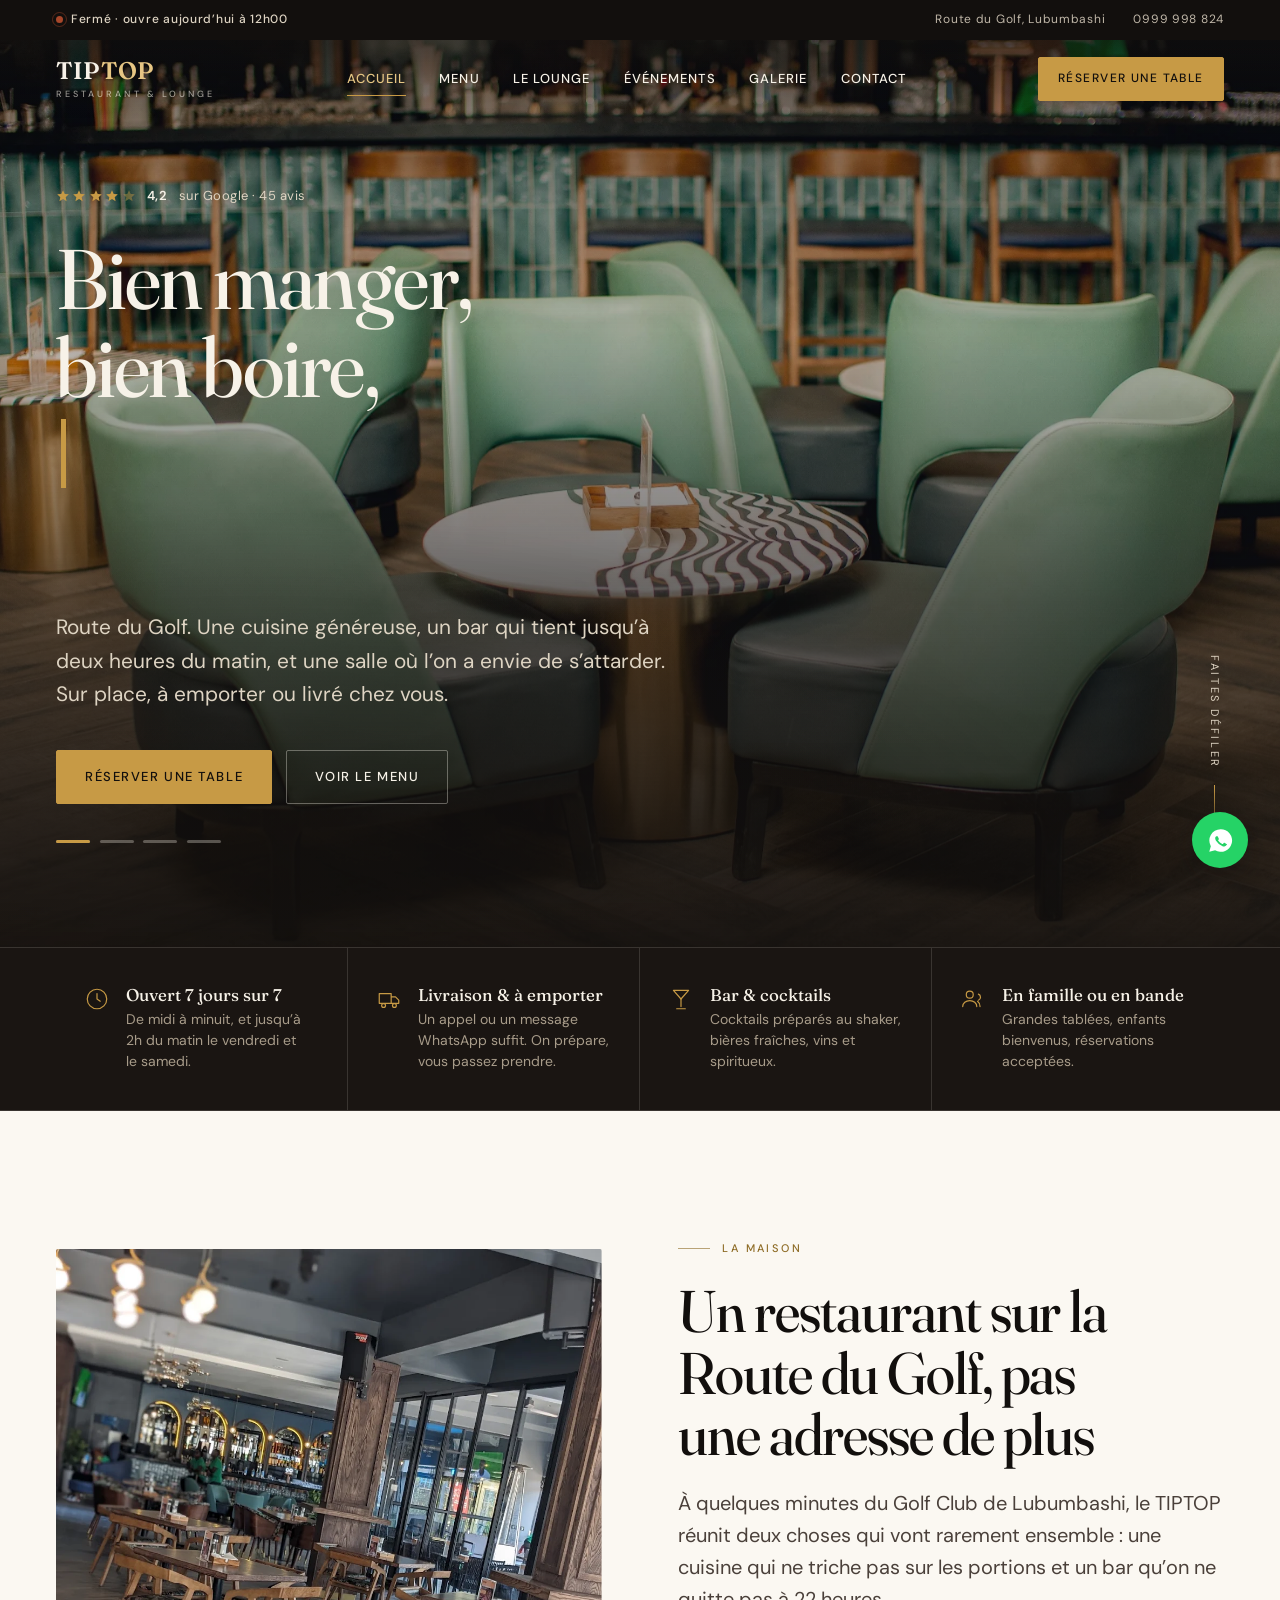
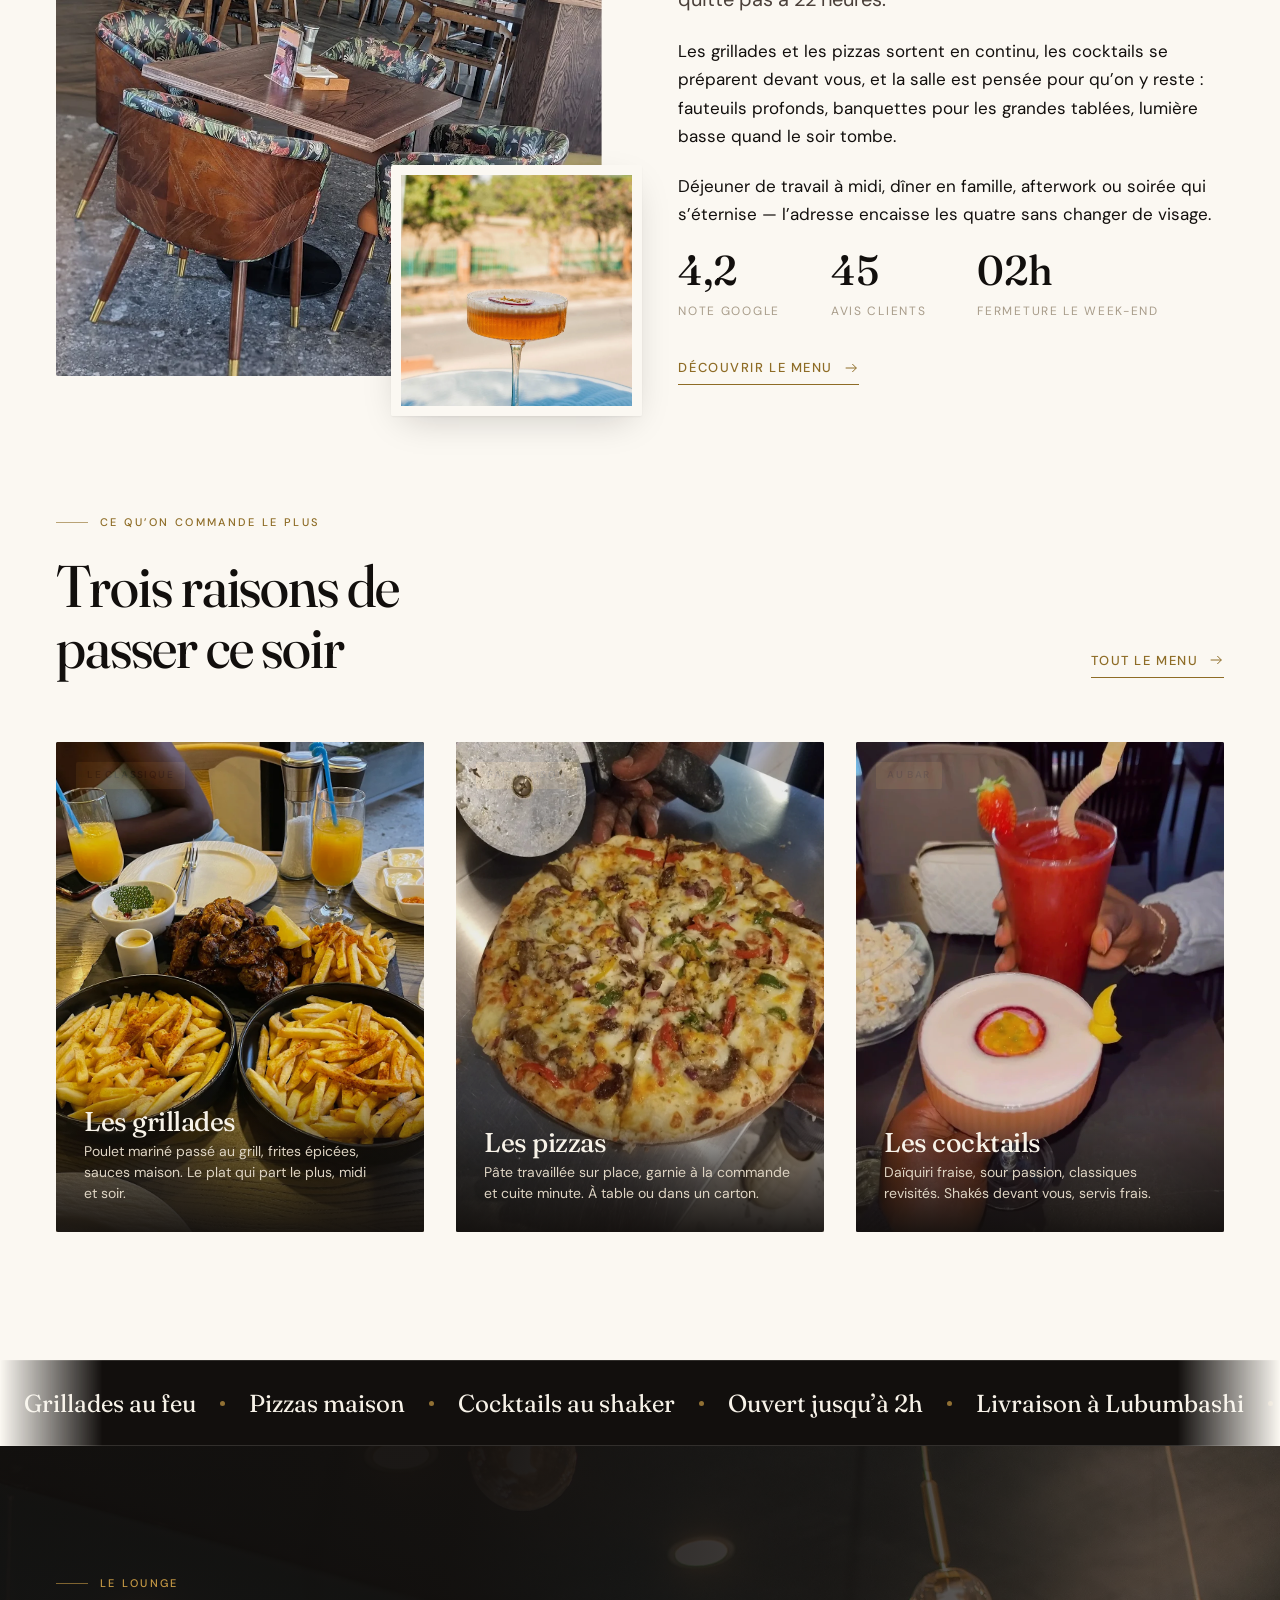
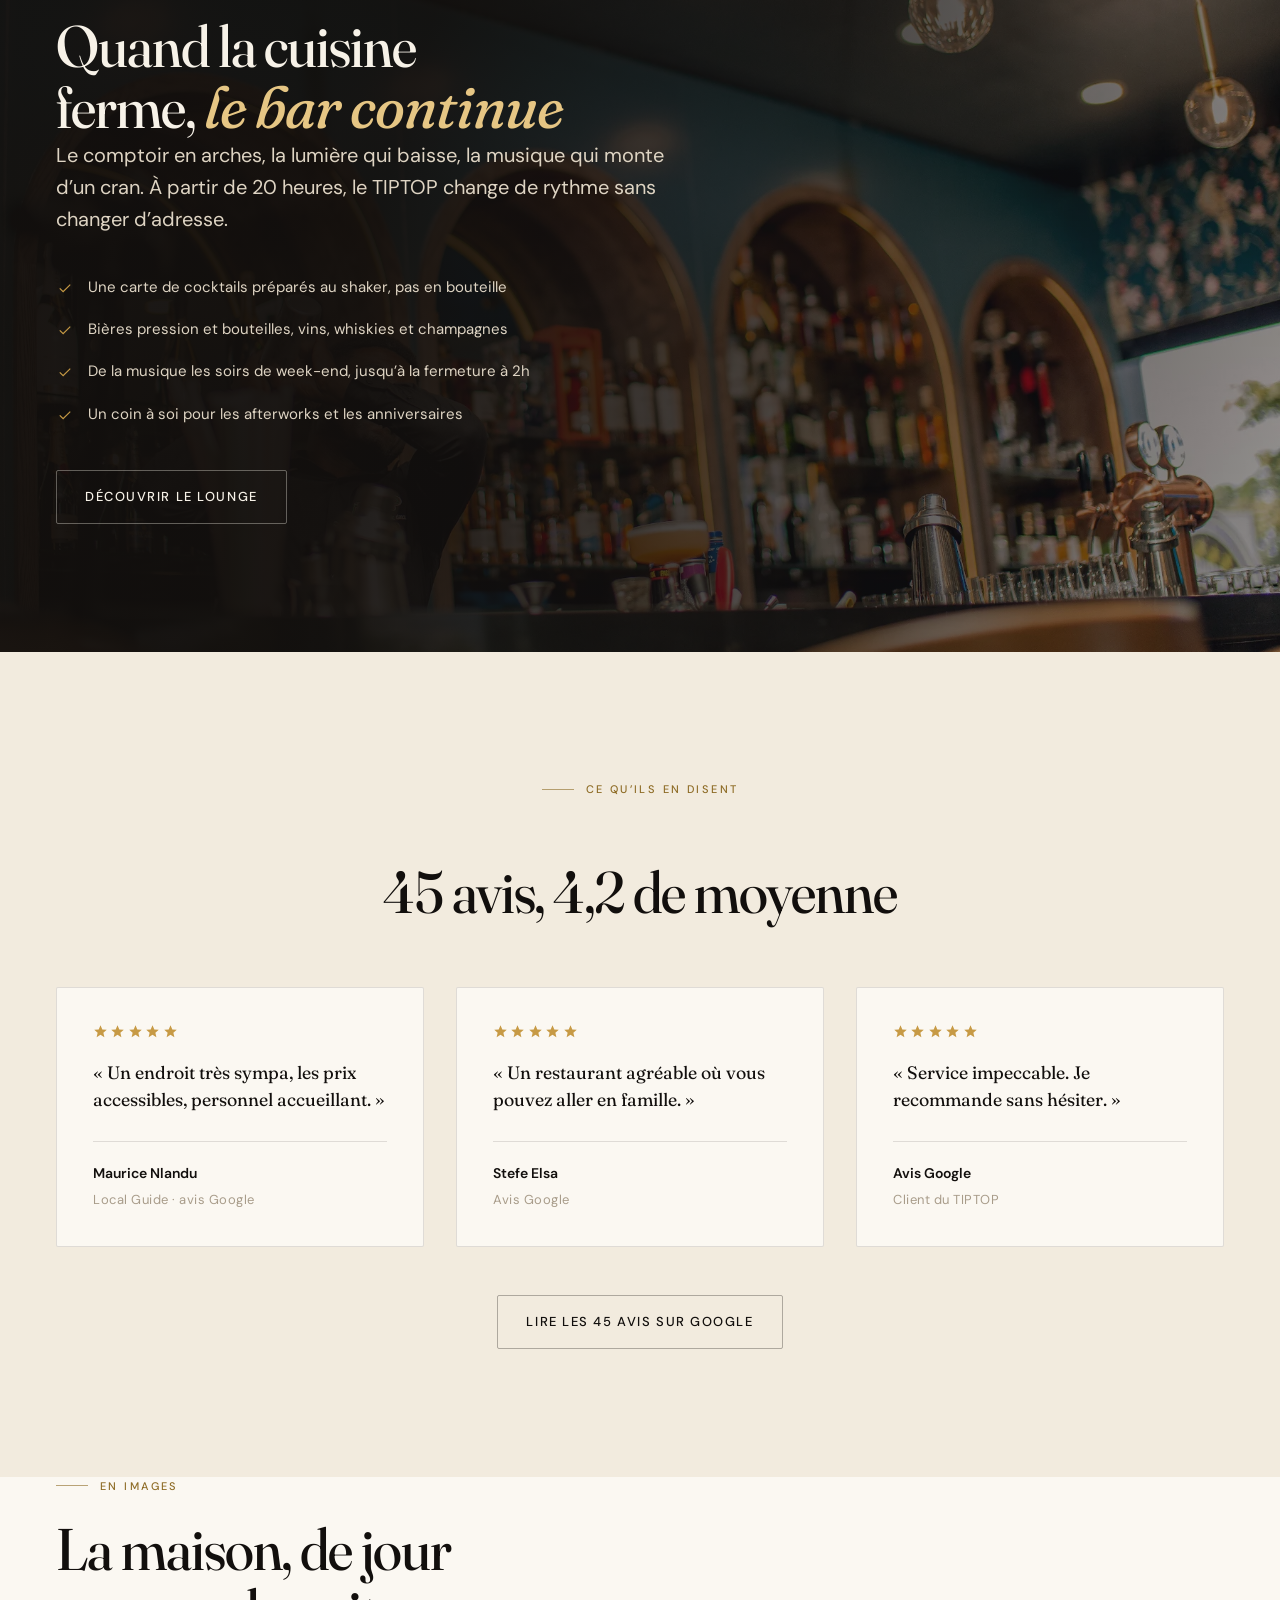
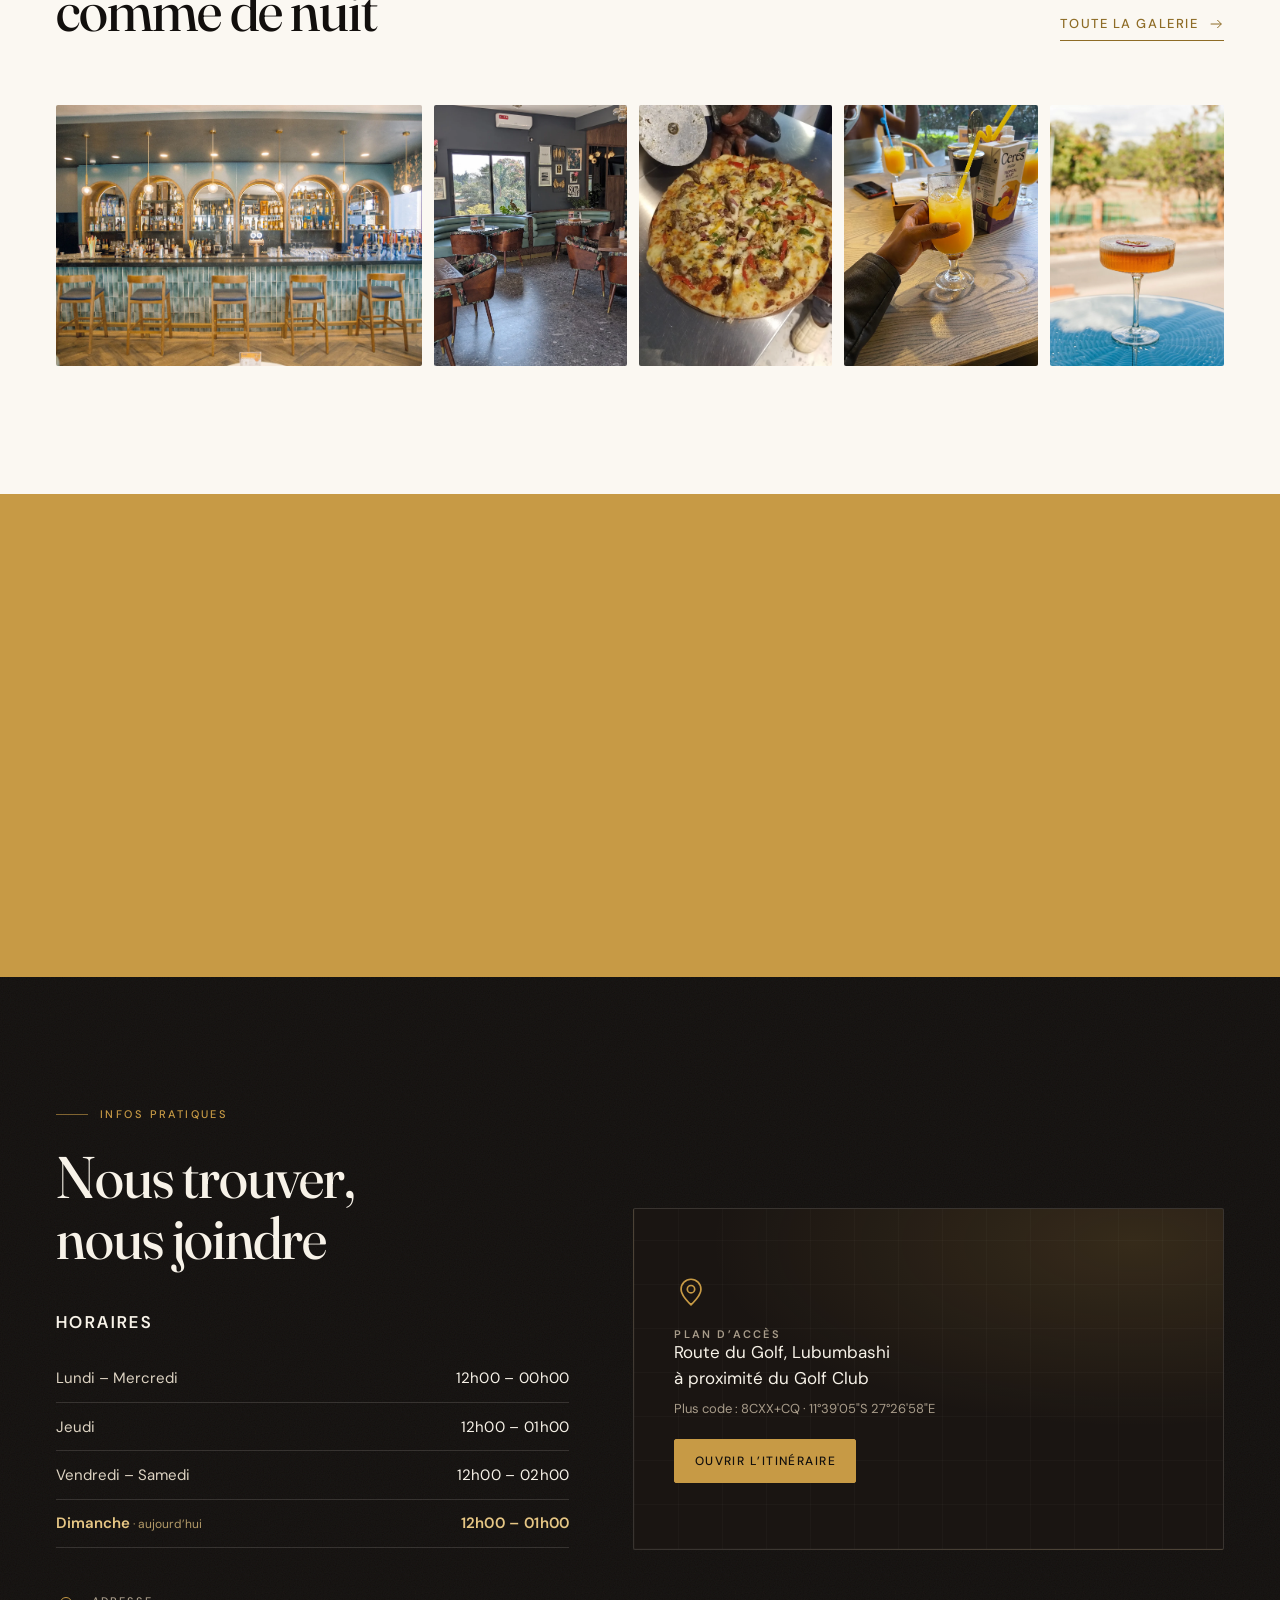
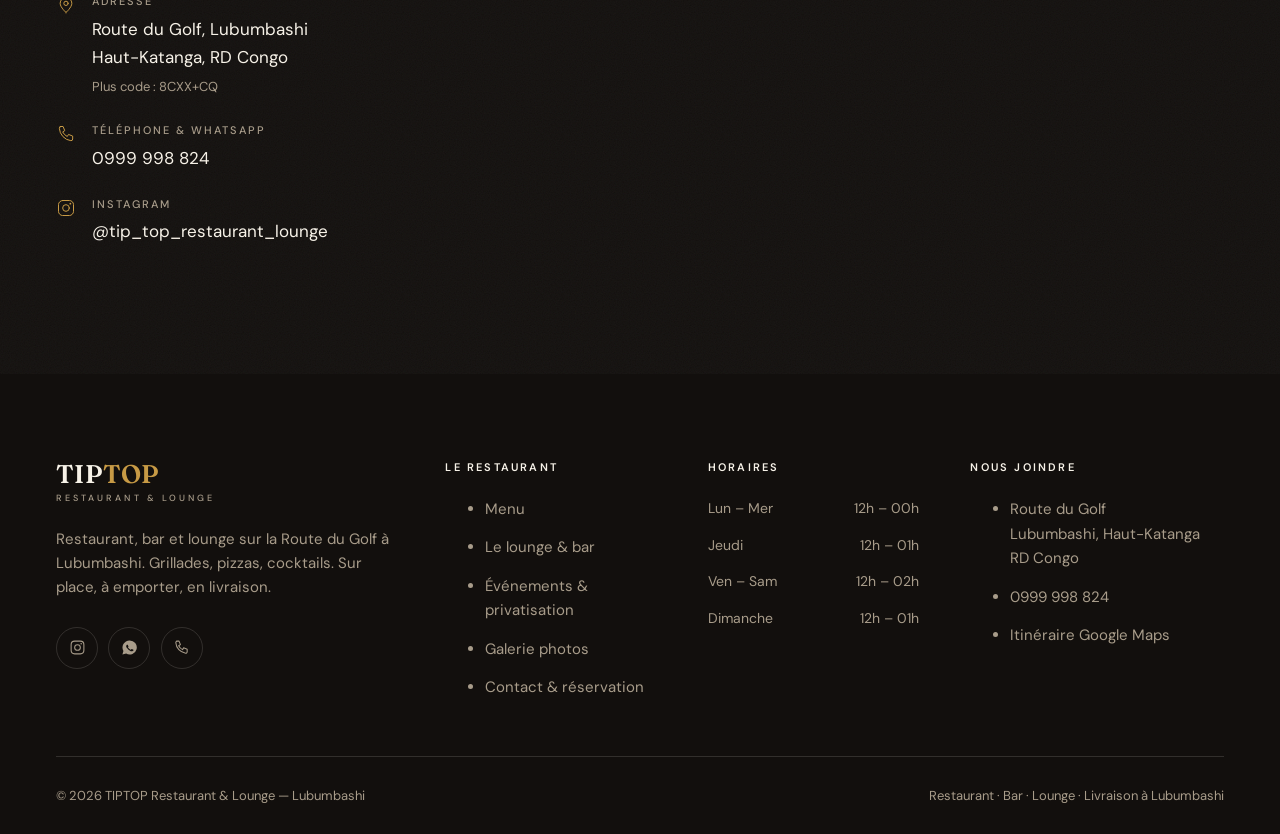
==== commit 72112f24: "Plan d'accès sans cadre externe, retrait d'un doublon de photo Co-Authored-By: Claude Opus 5 <norepl" ====
--- a/index.html
+++ b/index.html
@@ -546,11 +546,14 @@
         </div>
       </div>
 
-      <div class="carte-geo reveal" data-delai="1">
-        <iframe
-          src="https://www.google.com/maps?q=-11.651495,27.4494089&amp;hl=fr&amp;z=17&amp;output=embed"
-          title="Emplacement du TIPTOP Restaurant & Lounge sur la Route du Golf à Lubumbashi"
-          loading="lazy" referrerpolicy="no-referrer-when-downgrade"></iframe>
+      <div class="carte-geo plan-acces reveal" data-delai="1">
+        <svg class="plan-acces__pin" viewBox="0 0 24 24" fill="none" stroke="currentColor" stroke-width="1.2" stroke-linecap="round" stroke-linejoin="round"><path d="M12 21s7-6.2 7-11a7 7 0 1 0-14 0c0 4.8 7 11 7 11Z"/><circle cx="12" cy="10" r="2.6"/></svg>
+        <div>
+          <h3>Plan d’accès</h3>
+          <p>Route du Golf, Lubumbashi<br>à proximité du Golf Club</p>
+          <small>Plus code&nbsp;: 8CXX+CQ · 11°39'05"S 27°26'58"E</small>
+        </div>
+        <a href="https://www.google.com/maps/place/TIPTOP+Restaurant+%26+Lounge/@-11.651495,27.4494089,17z" class="btn btn--or btn--petit" target="_blank" rel="noopener">Ouvrir l’itinéraire</a>
       </div>
     </div>
   </section>
--- a/assets/css/style.css
+++ b/assets/css/style.css
@@ -725,3 +725,33 @@
   .carte-section{page-break-inside:avoid;border-bottom:1px solid #ccc}
   .carte-liste{grid-template-columns:repeat(2,1fr)}
 }
+
+/* --- Bloc plan d'accès (copie de démonstration) --------------------------
+   Le lecteur de la démo bloque les cadres externes : le plan interactif
+   est remplacé par une carte d'accès cliquable. Sur l'hébergement
+   définitif, l'iframe Google Maps du projet fonctionne normalement. */
+.plan-acces{
+  display:flex;flex-direction:column;justify-content:center;gap:1.25rem;
+  padding:clamp(1.75rem,4vw,2.5rem);
+  border:1px solid var(--trait-clair);border-radius:var(--r);
+  background:
+    radial-gradient(120% 90% at 85% 10%,rgba(199,154,69,.16),transparent 60%),
+    var(--noir-2);
+  position:relative;overflow:hidden;
+}
+.plan-acces::after{
+  content:"";position:absolute;inset:0;pointer-events:none;opacity:.5;
+  background-image:
+    repeating-linear-gradient(0deg,rgba(247,242,232,.05) 0 1px,transparent 1px 44px),
+    repeating-linear-gradient(90deg,rgba(247,242,232,.05) 0 1px,transparent 1px 44px);
+}
+.plan-acces > *{position:relative;z-index:1}
+.plan-acces__pin{width:34px;height:34px;color:var(--or)}
+.plan-acces h3{
+  font-family:var(--texte);font-size:.6875rem;letter-spacing:.2em;
+  text-transform:uppercase;font-weight:600;color:var(--creme-3);
+  font-variation-settings:normal;
+}
+.plan-acces p{font-size:1.0625rem;line-height:1.5;color:var(--creme)}
+.plan-acces small{font-size:.8125rem;color:var(--creme-3);display:block;margin-top:.4rem}
+.plan-acces .btn{align-self:flex-start}
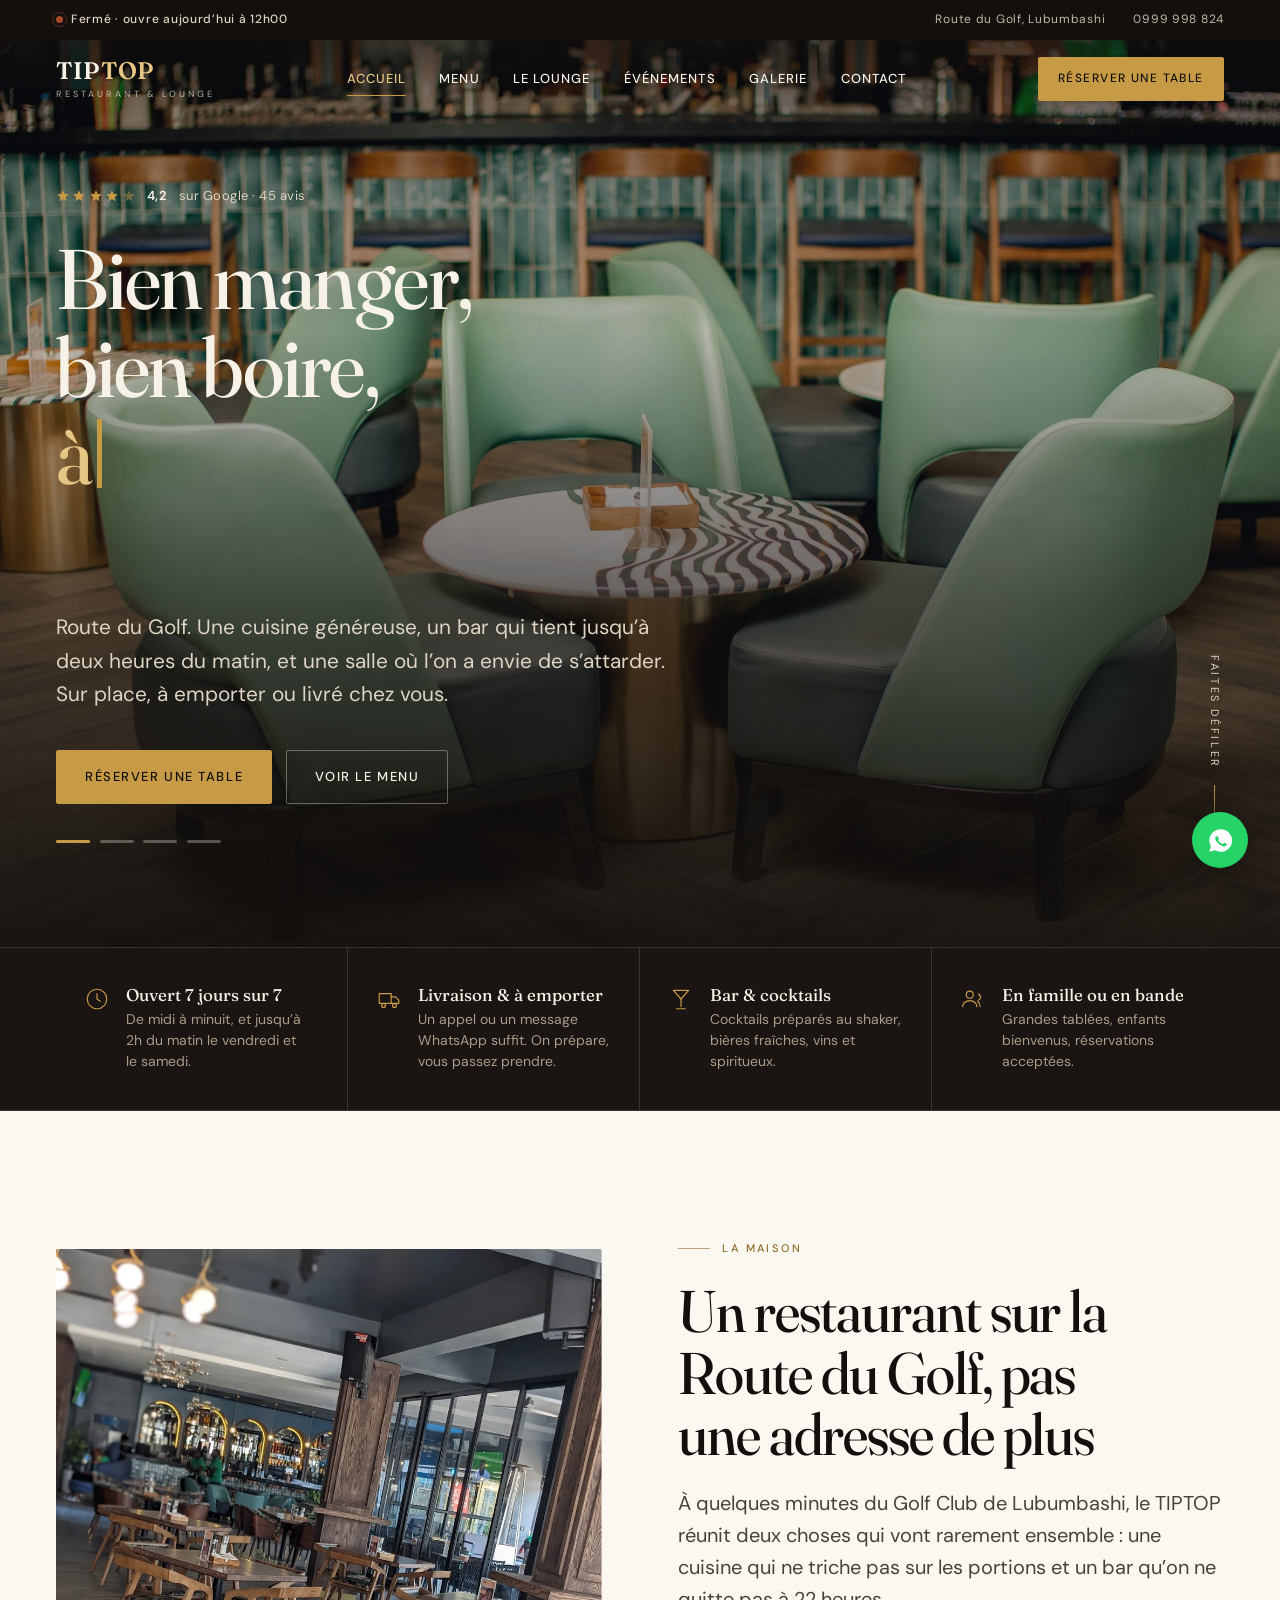
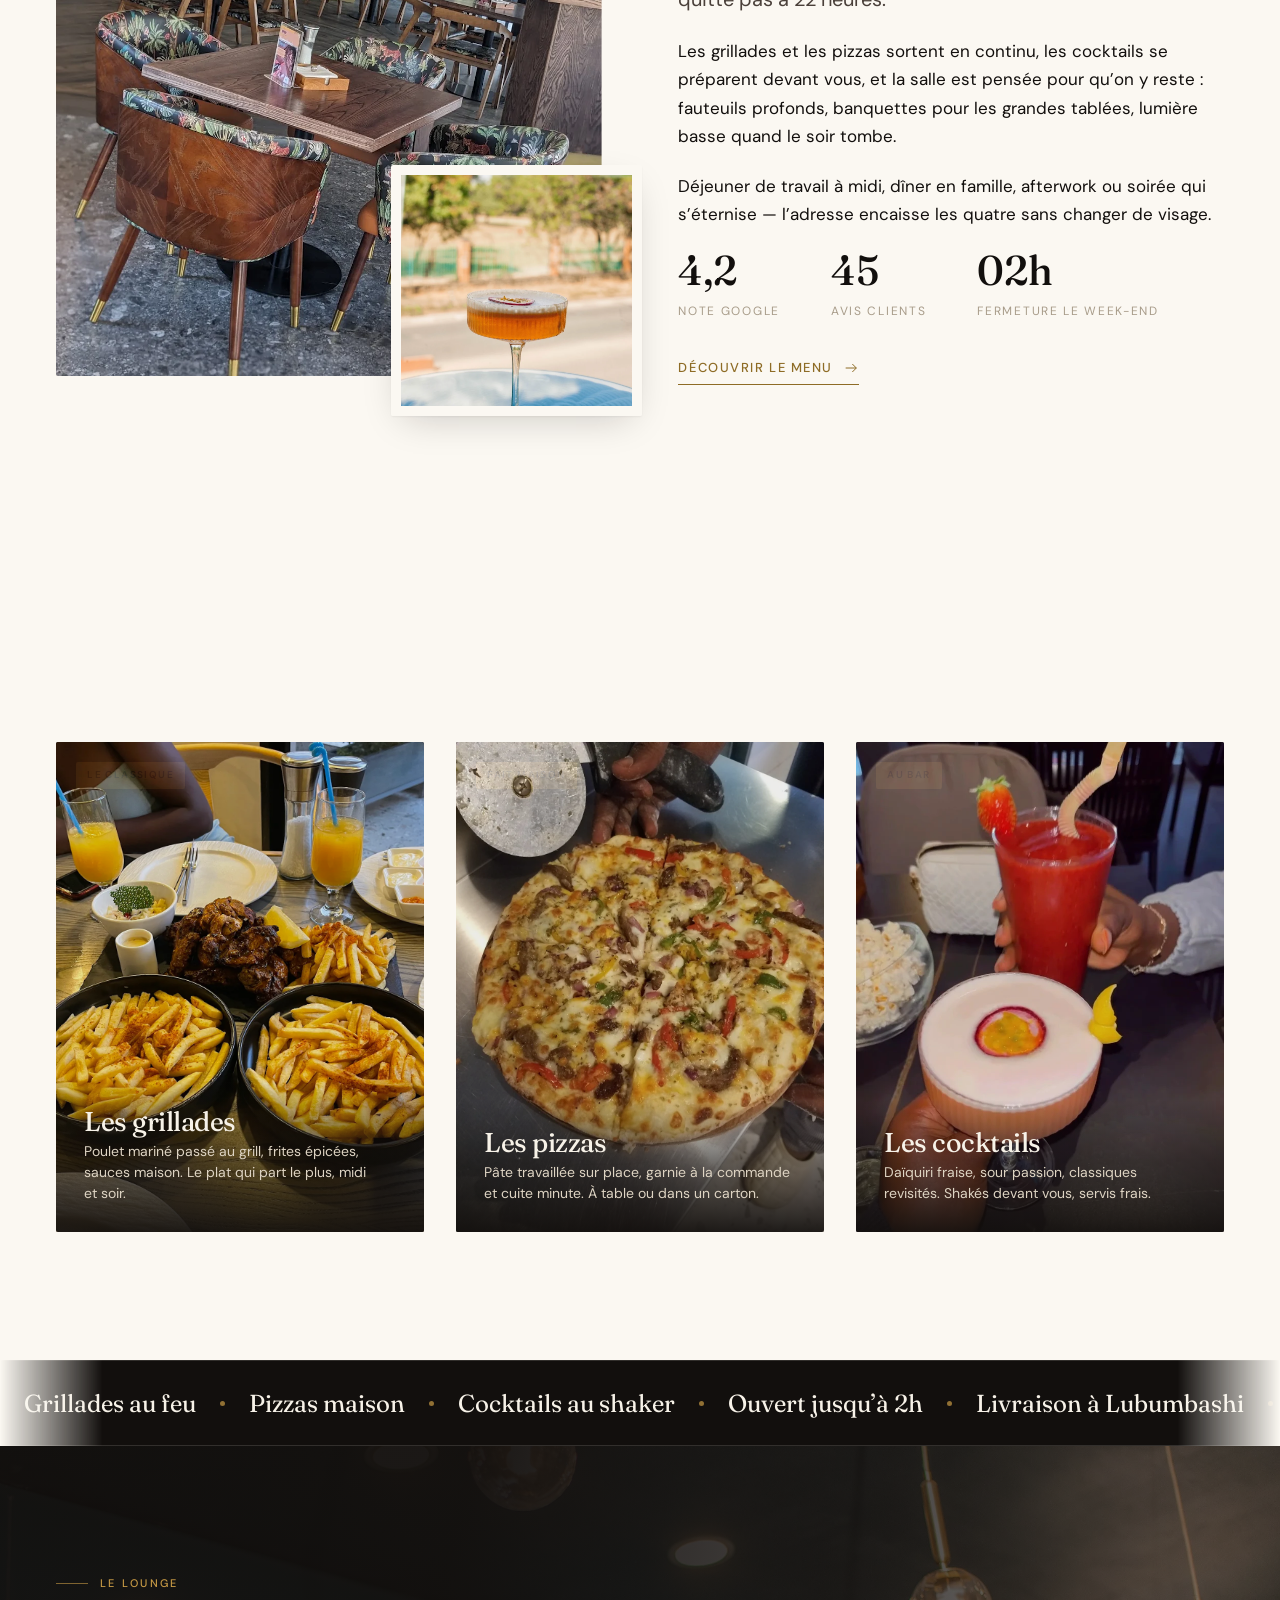
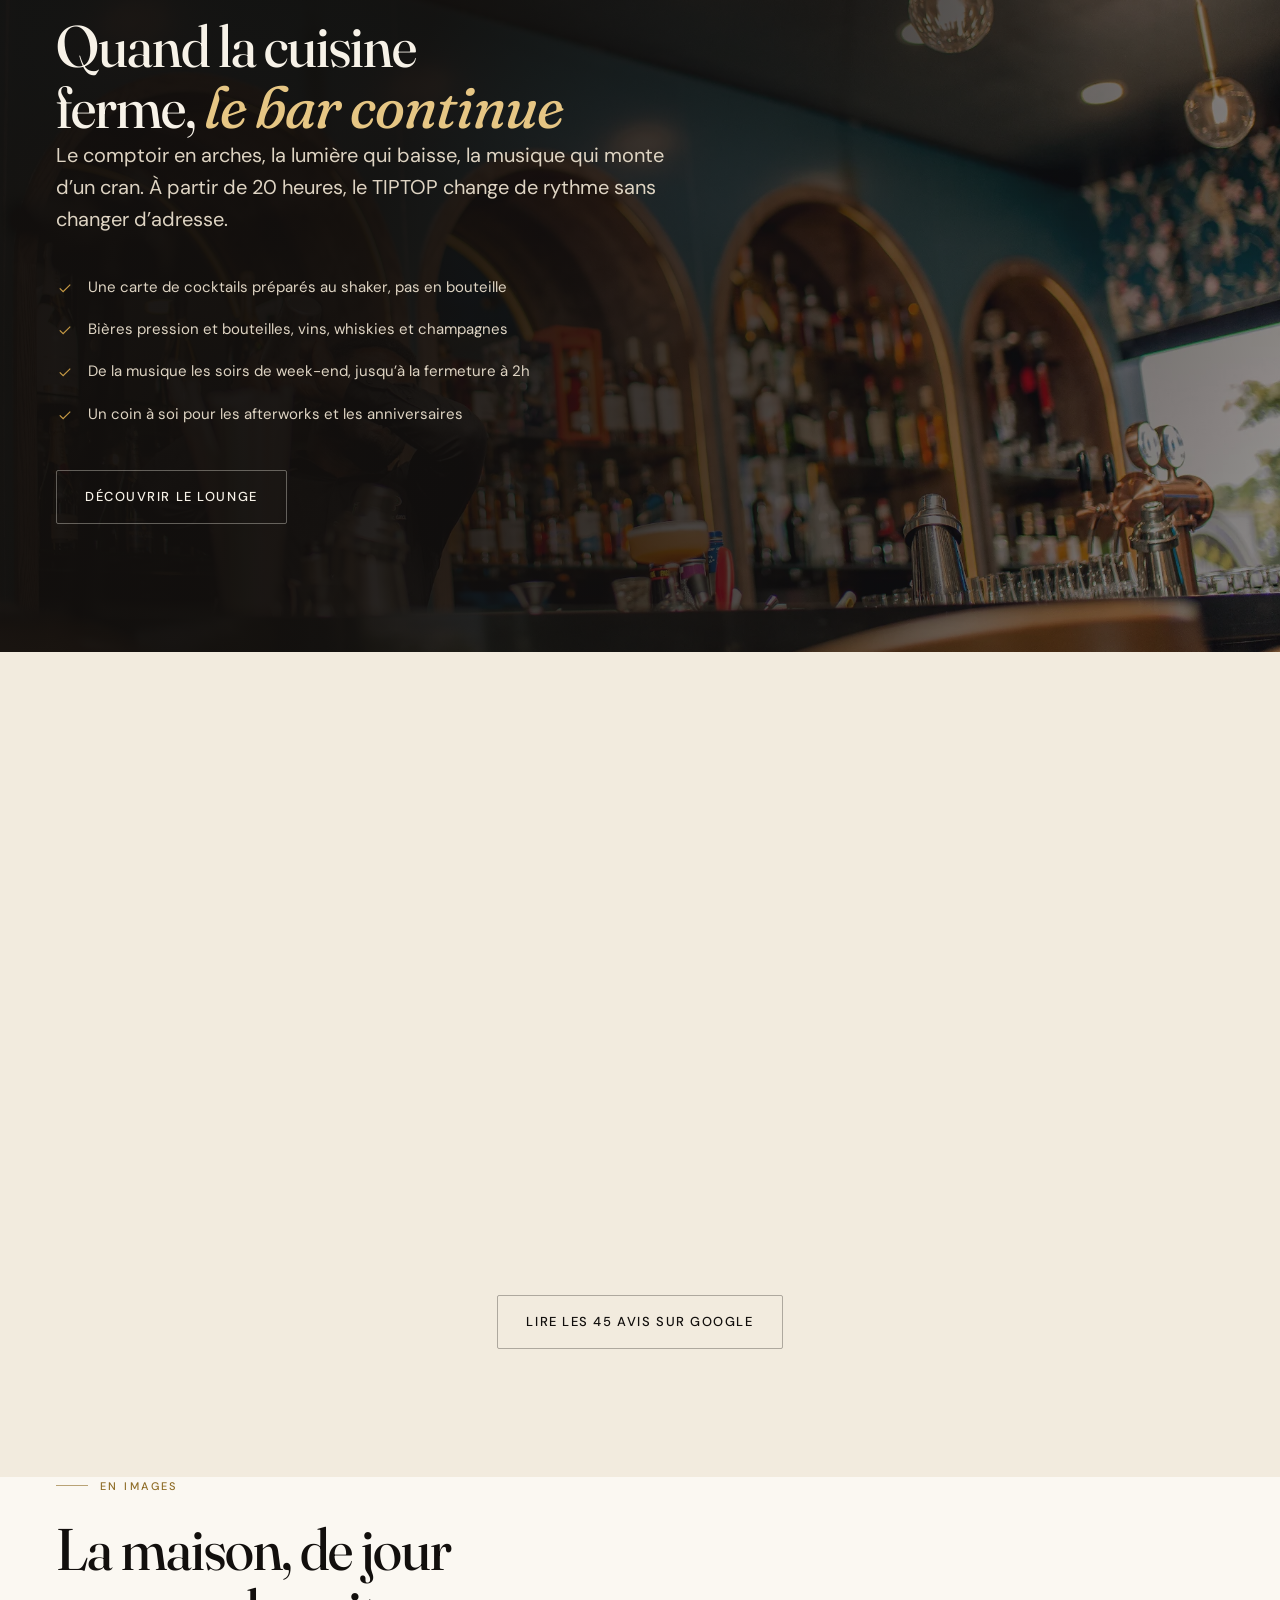
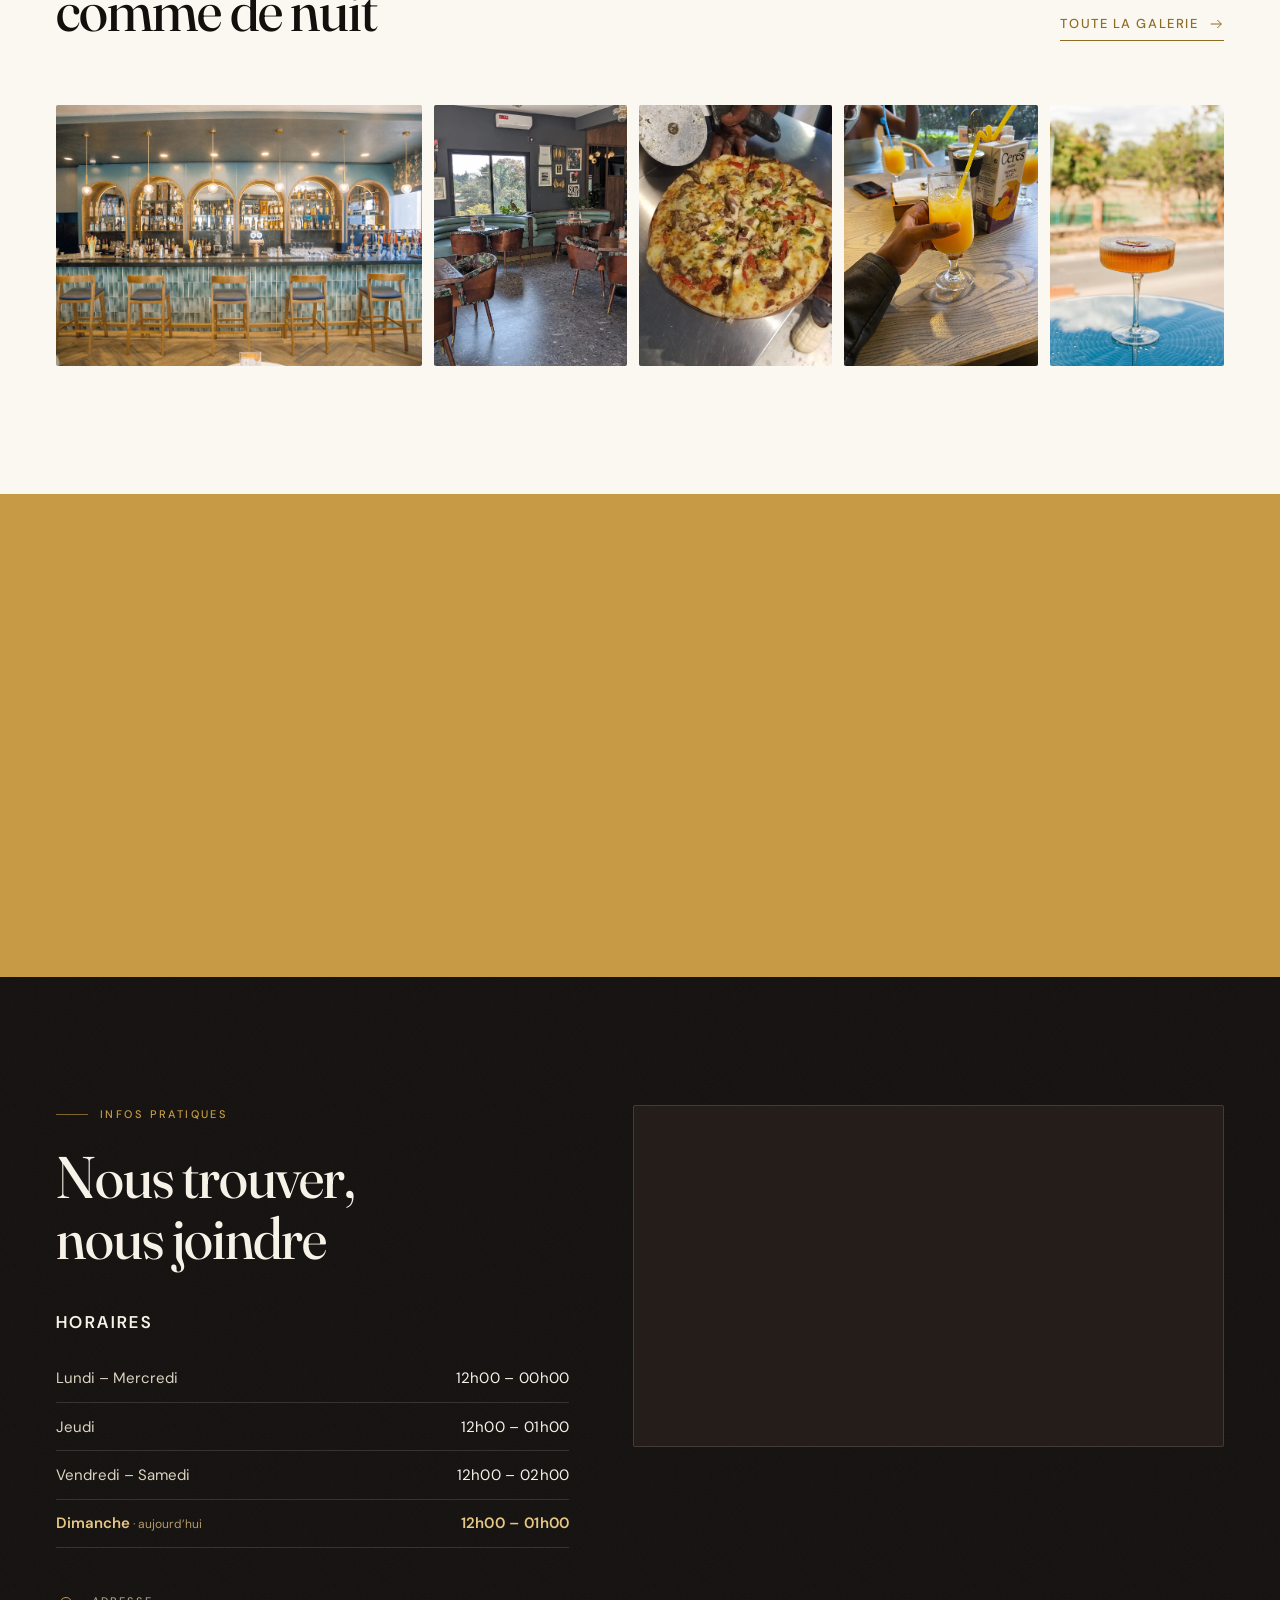
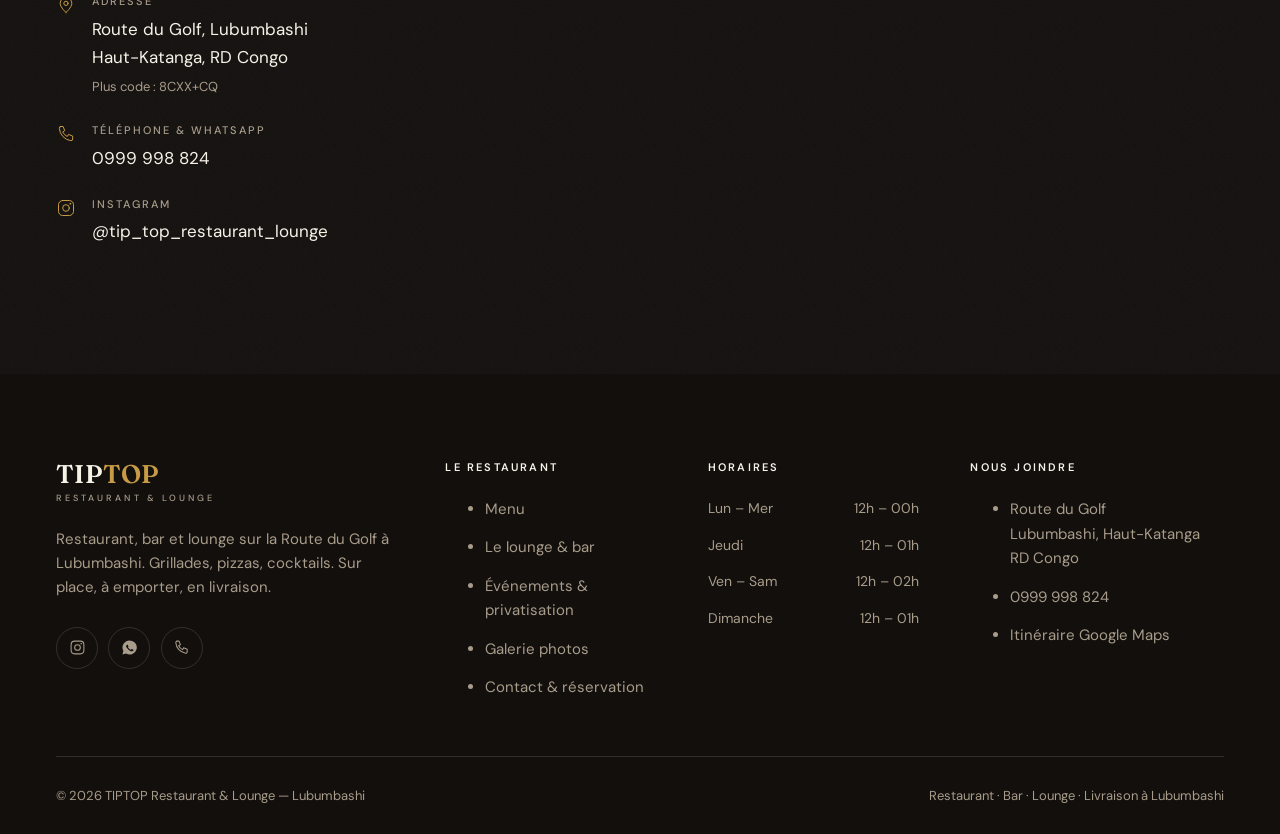
==== commit 052c0f18: "Plan Google interactif rétabli sur l'hébergement GitHub Pages Co-Authored-By: Claude Opus 5 <noreply" ====
--- a/index.html
+++ b/index.html
@@ -546,16 +546,13 @@
         </div>
       </div>
 
-      <div class="carte-geo plan-acces reveal" data-delai="1">
-        <svg class="plan-acces__pin" viewBox="0 0 24 24" fill="none" stroke="currentColor" stroke-width="1.2" stroke-linecap="round" stroke-linejoin="round"><path d="M12 21s7-6.2 7-11a7 7 0 1 0-14 0c0 4.8 7 11 7 11Z"/><circle cx="12" cy="10" r="2.6"/></svg>
-        <div>
-          <h3>Plan d’accès</h3>
-          <p>Route du Golf, Lubumbashi<br>à proximité du Golf Club</p>
-          <small>Plus code&nbsp;: 8CXX+CQ · 11°39'05"S 27°26'58"E</small>
-        </div>
-        <a href="https://www.google.com/maps/place/TIPTOP+Restaurant+%26+Lounge/@-11.651495,27.4494089,17z" class="btn btn--or btn--petit" target="_blank" rel="noopener">Ouvrir l’itinéraire</a>
-      </div>
-    </div>
+      <div class="carte-geo reveal" data-delai="1">
+        <iframe
+          src="https://www.google.com/maps?q=-11.651495,27.4494089&amp;hl=fr&amp;z=17&amp;output=embed"
+          title="Emplacement du TIPTOP Restaurant &amp; Lounge sur la Route du Golf à Lubumbashi"
+          loading="lazy" referrerpolicy="no-referrer-when-downgrade"></iframe>
+      </div>
+      </div>
   </section>
 
 </main>
